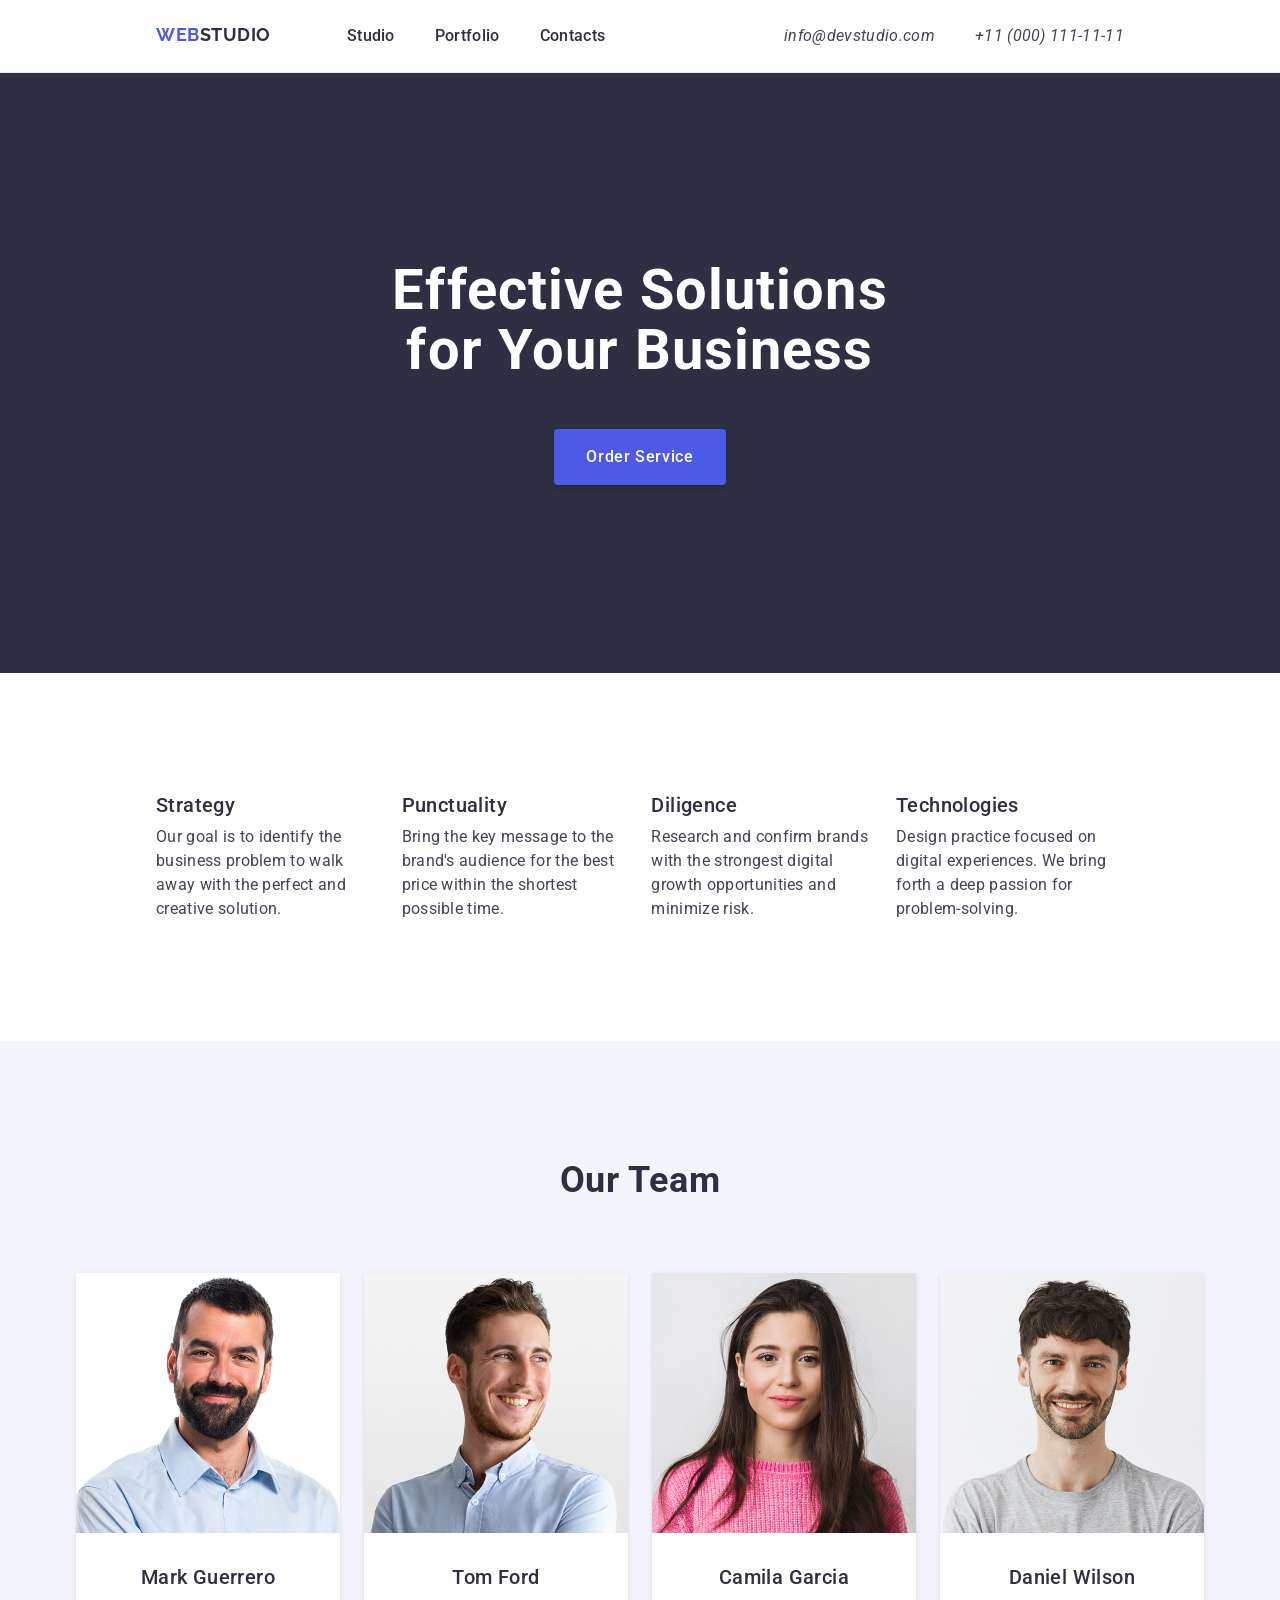
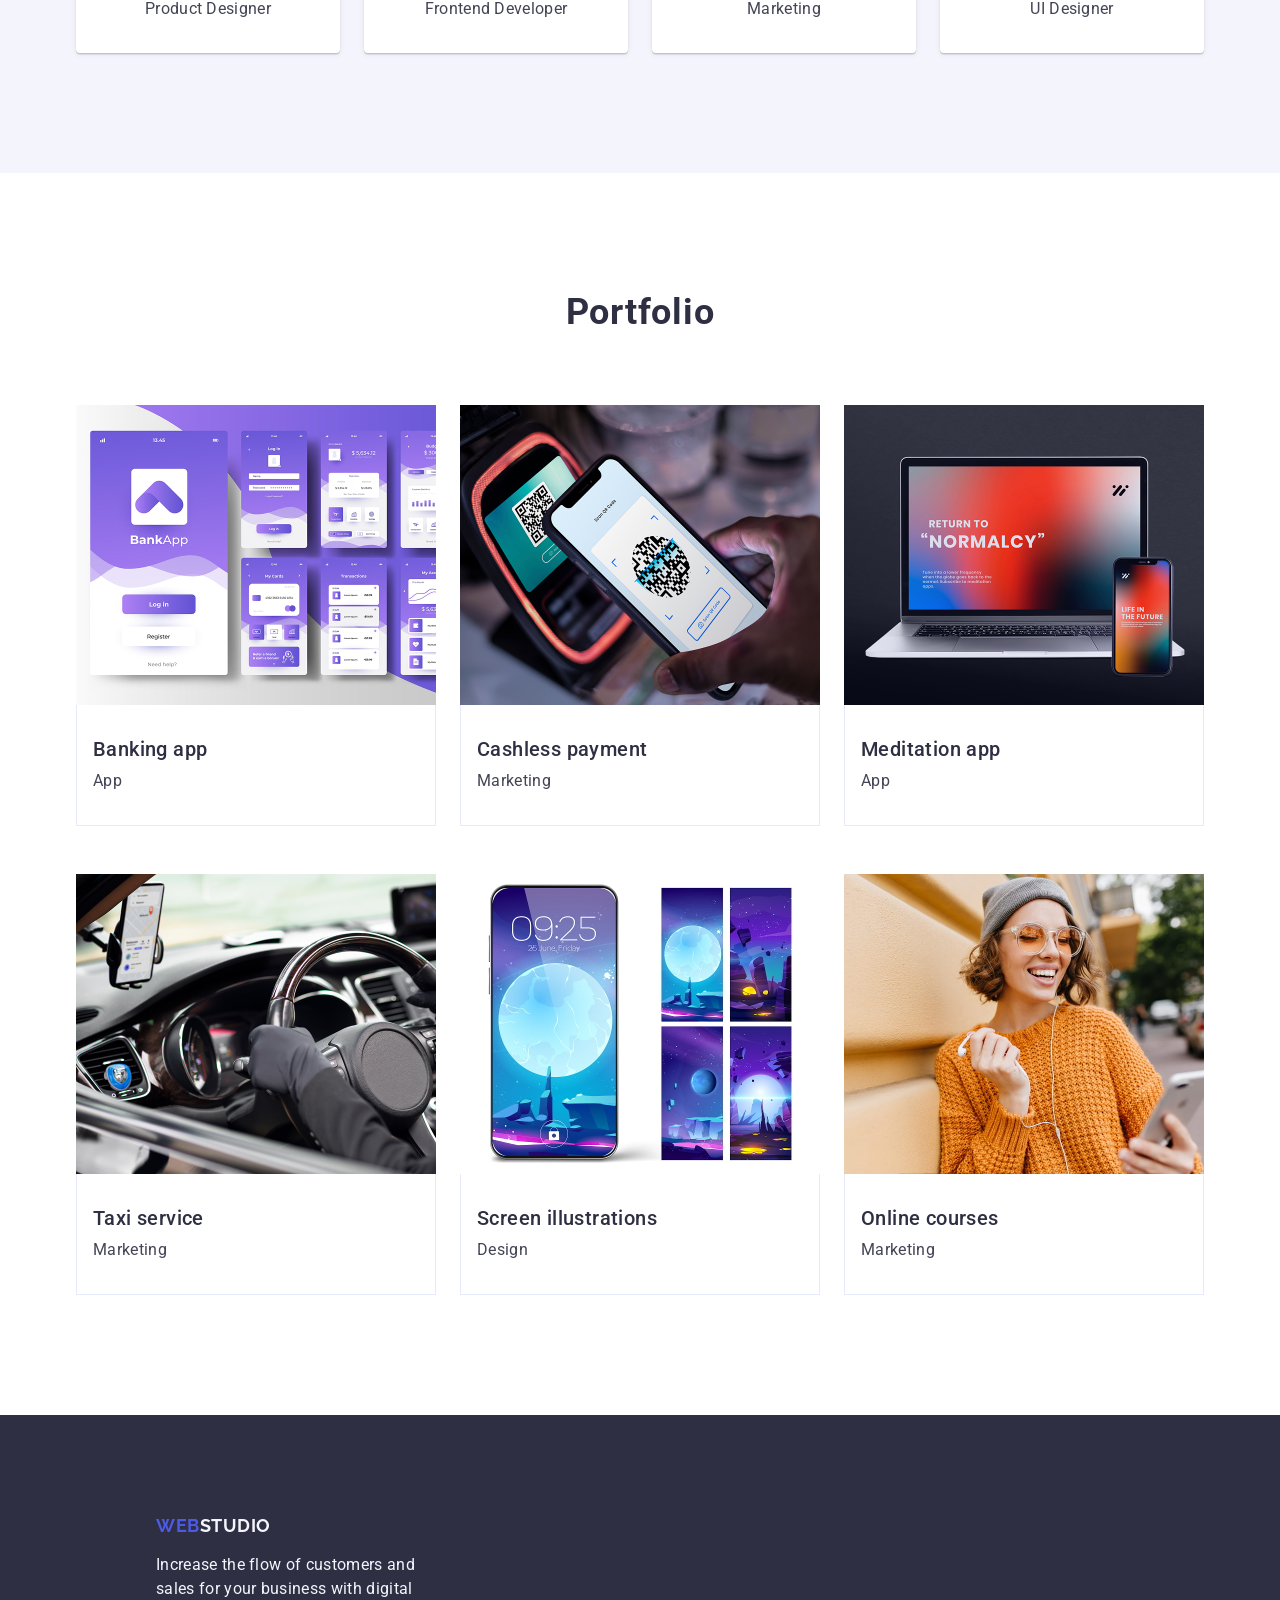
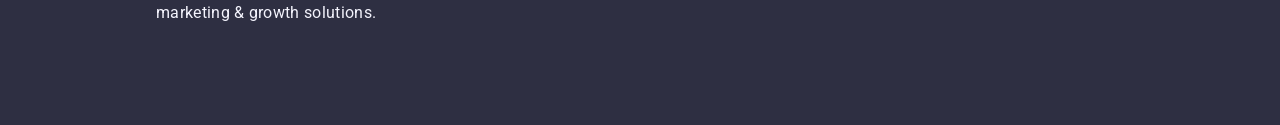
==== index.html @ 9645f44d "Prettier" ====
<!DOCTYPE html>
<html lang="en">
	<head>
		<meta charset="UTF-8" />
		<meta name="viewport" content="width=device-width, initial-scale=1.0" />
		<title>WebStudio</title>
		<link rel="stylesheet" href="https://cdnjs.cloudflare.com/ajax/libs/modern-normalize/3.0.1/modern-normalize.css" />
		<link rel="preconnect" href="https://fonts.googleapis.com" />
		<link rel="preconnect" href="https://fonts.gstatic.com" crossorigin />
		<link
			href="https://fonts.googleapis.com/css2?family=Raleway:wght@700&family=Roboto:wdth,wght@75..100,100..900&display=swap"
			rel="stylesheet"
		/>
		<link rel="stylesheet" href="./css/styles.css" />
	</head>
	<body>
		<!--Header-->
		<header class="header">
			<nav class="header-nav">
				<a class="logo header-logo" href="./index.html"><span class="logo-accent">Web</span>Studio</a>
				<ul class="header-nav-list">
					<li>
						<a class="header-nav-link" href="">Studio</a>
					</li>
					<li>
						<a class="header-nav-link" href="">Portfolio</a>
					</li>
					<li>
						<a class="header-nav-link" href="">Contacts</a>
					</li>
				</ul>
			</nav>
			<address class="header-address">
				<ul class="header-address-list">
					<li class="header-address-list-item">
						<a class="contacts-link" href="mailto:info@devstudio.com">info@devstudio.com</a>
					</li>
					<li class="header-address-list-item">
						<a class="contacts-link" href="tel:+110001111111">+11 (000) 111-11-11</a>
					</li>
				</ul>
			</address>
		</header>
		<main>
			<!--Hero-->
			<section class="hero">
				<h1 class="main-title">Effective Solutions for Your Business</h1>
				<button class="hero-button" type="button">Order Service</button>
			</section>
			<!--Features-->
			<section class="features">
				<h2 class="visually-hidden">Features</h2>
				<ul class="features-list">
					<li>
						<h3 class="features-list-item-header">Strategy</h3>
						<p class="features-list-item-text">
							Our goal is to identify the business problem to walk away with the perfect and creative solution.
						</p>
					</li>
					<li>
						<h3 class="features-list-item-header">Punctuality</h3>
						<p class="features-list-item-text">
							Bring the key message to the brand's audience for the best price within the shortest possible time.
						</p>
					</li>
					<li>
						<h3 class="features-list-item-header">Diligence</h3>
						<p class="features-list-item-text">
							Research and confirm brands with the strongest digital growth opportunities and minimize risk.
						</p>
					</li>
					<li>
						<h3 class="features-list-item-header">Technologies</h3>
						<p class="features-list-item-text">
							Design practice focused on digital experiences. We bring forth a deep passion for problem-solving.
						</p>
					</li>
				</ul>
			</section>
			<!--Team-->
			<section class="team">
				<h2 class="section-header team-header">Our Team</h2>
				<ul class="team-list">
					<li class="team-card">
						<img src="./images/team1.jpg" alt="Mark Guerrero" width="264" />
						<div class="team-card-bottom-container">
							<h3 class="team-card-header">Mark Guerrero</h3>
							<p class="team-card-text" lang="en">Product Designer</p>
						</div>
					</li>
					<li class="team-card">
						<img src="./images/team2.jpg" alt="Tom Ford" width="264" />
						<div class="team-card-bottom-container">
							<h3 class="team-card-header">Tom Ford</h3>
							<p class="team-card-text" lang="en">Frontend Developer</p>
						</div>
					</li>
					<li class="team-card">
						<img src="./images/team3.jpg" alt="Camila Garcia" width="264" />
						<div class="team-card-bottom-container">
							<h3 class="team-card-header">Camila Garcia</h3>
							<p class="team-card-text" lang="en">Marketing</p>
						</div>
					</li>
					<li class="team-card">
						<img src="./images/team4.jpg" alt="Daniel Wilson" width="264" />
						<div class="team-card-bottom-container">
							<h3 class="team-card-header">Daniel Wilson</h3>
							<p class="team-card-text" lang="en">UI Designer</p>
						</div>
					</li>
				</ul>
			</section>
			<!--Portfolio-->
			<section class="portfolio">
				<h2 class="section-header portfolio-header">Portfolio</h2>
				<ul class="portfolio-list">
					<li class="portfolio-item">
						<img src="./images/portfolio1.jpg" alt="Banking app" width="360" />
						<div class="portfolio-description-container">
							<h3 class="portfolio-item-header">Banking app</h3>
							<p class="portfolio-item-text">App</p>
						</div>
					</li>
					<li class="portfolio-item">
						<img src="./images/portfolio2.jpg" alt="Cashless payment" width="360" />
						<div class="portfolio-description-container">
							<h3 class="portfolio-item-header">Cashless payment</h3>
							<p class="portfolio-item-text">Marketing</p>
						</div>
					</li>
					<li class="portfolio-item">
						<img src="./images/portfolio3.jpg" alt="Meditation app" width="360" />
						<div class="portfolio-description-container">
							<h3 class="portfolio-item-header">Meditation app</h3>
							<p class="portfolio-item-text">App</p>
						</div>
					</li>
					<li class="portfolio-item">
						<img src="./images/portfolio4.jpg" alt="Taxi service" width="360" />
						<div class="portfolio-description-container">
							<h3 class="portfolio-item-header">Taxi service</h3>
							<p class="portfolio-item-text">Marketing</p>
						</div>
					</li>
					<li class="portfolio-item">
						<img src="./images/portfolio5.jpg" alt="Screen illustrations" width="360" />
						<div class="portfolio-description-container">
							<h3 class="portfolio-item-header">Screen illustrations</h3>
							<p class="portfolio-item-text">Design</p>
						</div>
					</li>
					<li class="portfolio-item">
						<img src="./images/portfolio6.jpg" alt="Online courses" width="360" />
						<div class="portfolio-description-container">
							<h3 class="portfolio-item-header">Online courses</h3>
							<p class="portfolio-item-text">Marketing</p>
						</div>
					</li>
				</ul>
			</section>
		</main>
		<!--Footer-->
		<footer class="footer">
			<a class="logo footer-logo" href="./index.html"><span class="logo-accent">Web</span>Studio</a>
			<p class="footer-text">
				Increase the flow of customers and sales for your business with digital marketing & growth solutions.
			</p>
		</footer>
	</body>
</html>
---- css/styles.css ----
:root {
	--white-color: #fff;
	--iris: #4d5ae5;
	--navy-blue: #2e2f42;
	--slate: #434455;
	--cloud: #f4f4fd;
	--cornflower: #e7e9fc;
	--ocean: #404bbf;
}

body {
	font-family: "Roboto", "Segoe UI", "Helvetica Neue", "Arial", sans-serif;
	color: var(--navy-blue);
	background-color: var(--white-color);
}

ul,
ol {
	list-style-type: none;
	margin: 0px;
	padding: 0px;
}

h1,
h2,
h3,
h4,
h5,
h6,
p,
img {
	padding: 0px;
	margin: 0px;
}

img {
	display: block;
}

a {
	text-decoration: none;
}

.section-header {
	font-weight: 700;
	font-size: 36px;
	line-height: 1.11;
	letter-spacing: 0.02em;
	text-align: center;
	text-transform: capitalize;
}

header {
	font-size: 16px;
	line-height: 1.5;
	letter-spacing: 0.32px;
	padding: 24px 156px;
	display: flex;
	justify-content: space-between;
	border-bottom: 1px solid var(--cornflower);
}

.header-nav {
	display: flex;
}

.logo {
	font-family: "Raleway", sans-serif;
	font-weight: 700;
	font-size: 18px;
	line-height: 1.17;
	letter-spacing: 0.03em;
	text-transform: uppercase;
	display: flex;
}

.logo.header-logo {
	color: var(--navy-blue);
	margin-right: 76px;
}

.logo-accent {
	color: var(--iris);
}

.header-nav-list {
	display: flex;
	gap: 40px;
}

.header-nav-link {
	font-weight: 500;
	color: var(--navy-blue);
}

.header-address-list {
	display: flex;
	gap: 40px;
}

.contacts-link {
	color: var(--slate);
}

.header-nav-link:hover,
.header-nav-link:focus,
.contacts-link:hover,
.contacts-link:focus {
	color: var(--ocean);
}

.hero {
	background: var(--navy-blue);
	padding: 188px 472px;
	display: flex;
	flex-direction: column;
	align-items: center;
}

.main-title {
	font-weight: 700;
	font-size: 56px;
	line-height: 1.07;
	letter-spacing: 0.02em;
	color: var(--white-color);
	text-align: center;
	margin-bottom: 48px;
	width: 496px;
}

.hero-button {
	font-family: inherit;
	background: var(--iris);
	font-weight: 500;
	line-height: 1.5;
	color: var(--white-color);
	letter-spacing: 0.04em;
	cursor: pointer;
	border: none;
	border-radius: 4px;
	padding: 16px 32px;
	margin: 0 auto;
	box-shadow: 0px 4px 4px 0px rgba(0, 0, 0, 0.15);
}

.hero-button:hover,
.hero-button:focus {
	background: var(--ocean);
}

.features {
	padding: 120px 156px;
}

.visually-hidden {
	height: 0;
	visibility: hidden;
}

.features-list {
	display: flex;
	gap: 24px;
}

.features-list-item-header {
	margin-bottom: 8px;
	font-weight: 500;
	font-size: 20px;
	line-height: 1.2;
	letter-spacing: 0.02em;
}

.features-list-item-text {
	font-size: 16px;
	line-height: 1.5;
	letter-spacing: 0.02em;
	color: var(--slate);
}

.team {
	background-color: var(--cloud);
	padding: 120px 156px;
	display: flex;
	flex-direction: column;
	align-items: center;
}

.team-header {
	margin-bottom: 72px;
}

.team-list {
	display: flex;
	gap: 24px;
}

.team-card {
	background-color: var(--white-color);
	border-radius: 0px 0px 4px 4px;
	box-shadow: 0px 1px 6px 0px rgba(46, 47, 66, 0.08), 0px 1px 1px 0px rgba(46, 47, 66, 0.16),
		0px 2px 1px 0px rgba(46, 47, 66, 0.08);
}

.team-card-bottom-container {
	padding: 32px 0px;
	display: flex;
	flex-direction: column;
	align-items: center;
}

.team-card-header {
	margin-bottom: 8px;
	font-size: 20px;
	font-weight: 500;
	line-height: 1.2;
	letter-spacing: 0.4px;
}

.team-card-text {
	font-size: 16px;
	line-height: 1.5;
	letter-spacing: 0.32px;
	color: var(--slate);
}

.portfolio {
	padding: 120px 156px;
	display: flex;
	flex-direction: column;
	align-items: center;
}

.portfolio-header {
	margin-bottom: 72px;
}

.portfolio-list {
	display: grid;
	grid-template-columns: repeat(3, 1fr);
	grid-template-rows: repeat(2, auto);
	gap: 48px 24px;
	list-style: none;
	padding: 0;
}

.portfolio-item {
	background-color: var(--white-color);
}

.portfolio-description-container {
	padding: 32px 16px;
	display: flex;
	flex-direction: column;
	gap: 8px;
	align-items: start;
	border: 1px solid var(--cornflower);
	border-top: none;
}

.portfolio-item-header {
	font-size: 20px;
	font-weight: 500;
	line-height: 1.2;
	letter-spacing: 0.4px;
}

.portfolio-item-text {
	font-size: 16px;
	line-height: 1.5;
	letter-spacing: 0.32px;
	color: var(--slate);
}

.footer {
	padding: 100px 156px;
	background-color: var(--navy-blue);
}

.footer-logo {
	color: var(--cloud);
	margin-bottom: 17.5px;
}

.footer-text {
	width: 264px;
	color: var(--cloud);
	font-size: 16px;
	line-height: 1.5;
	letter-spacing: 0.32px;
}
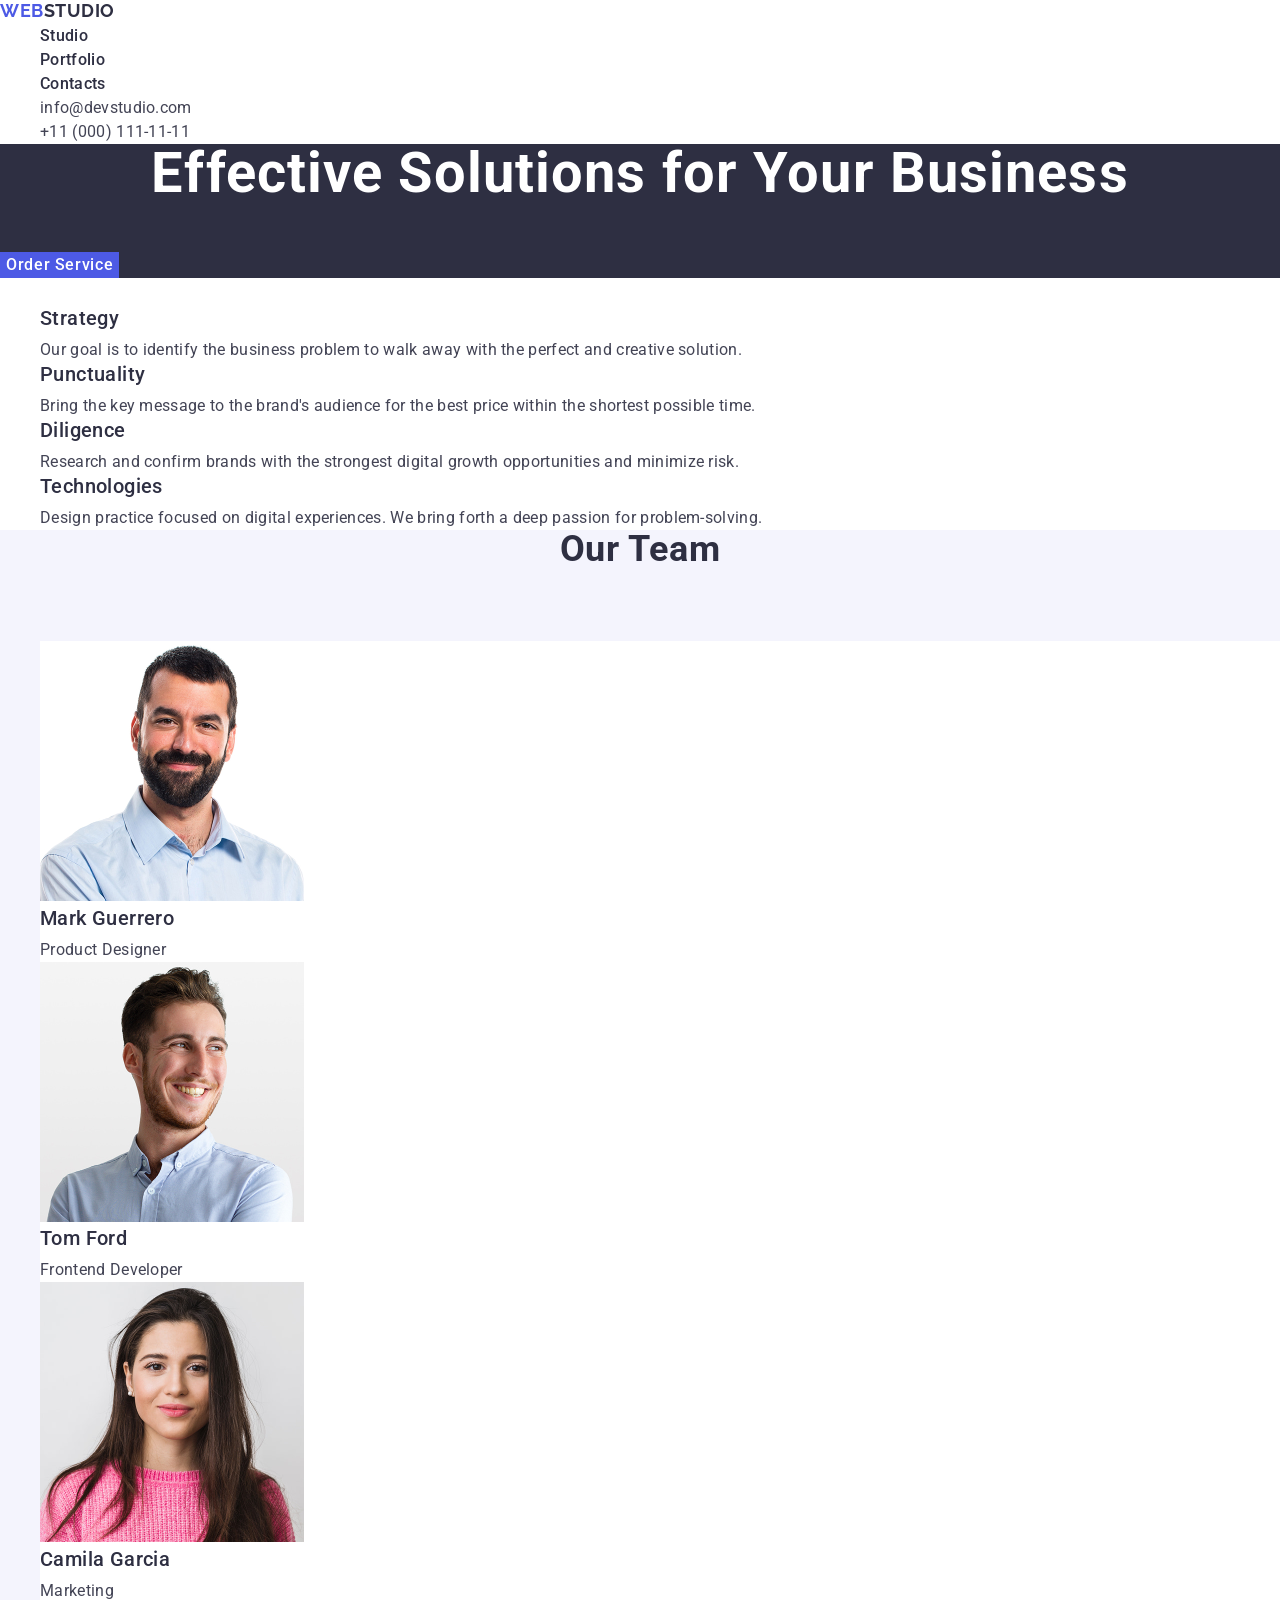
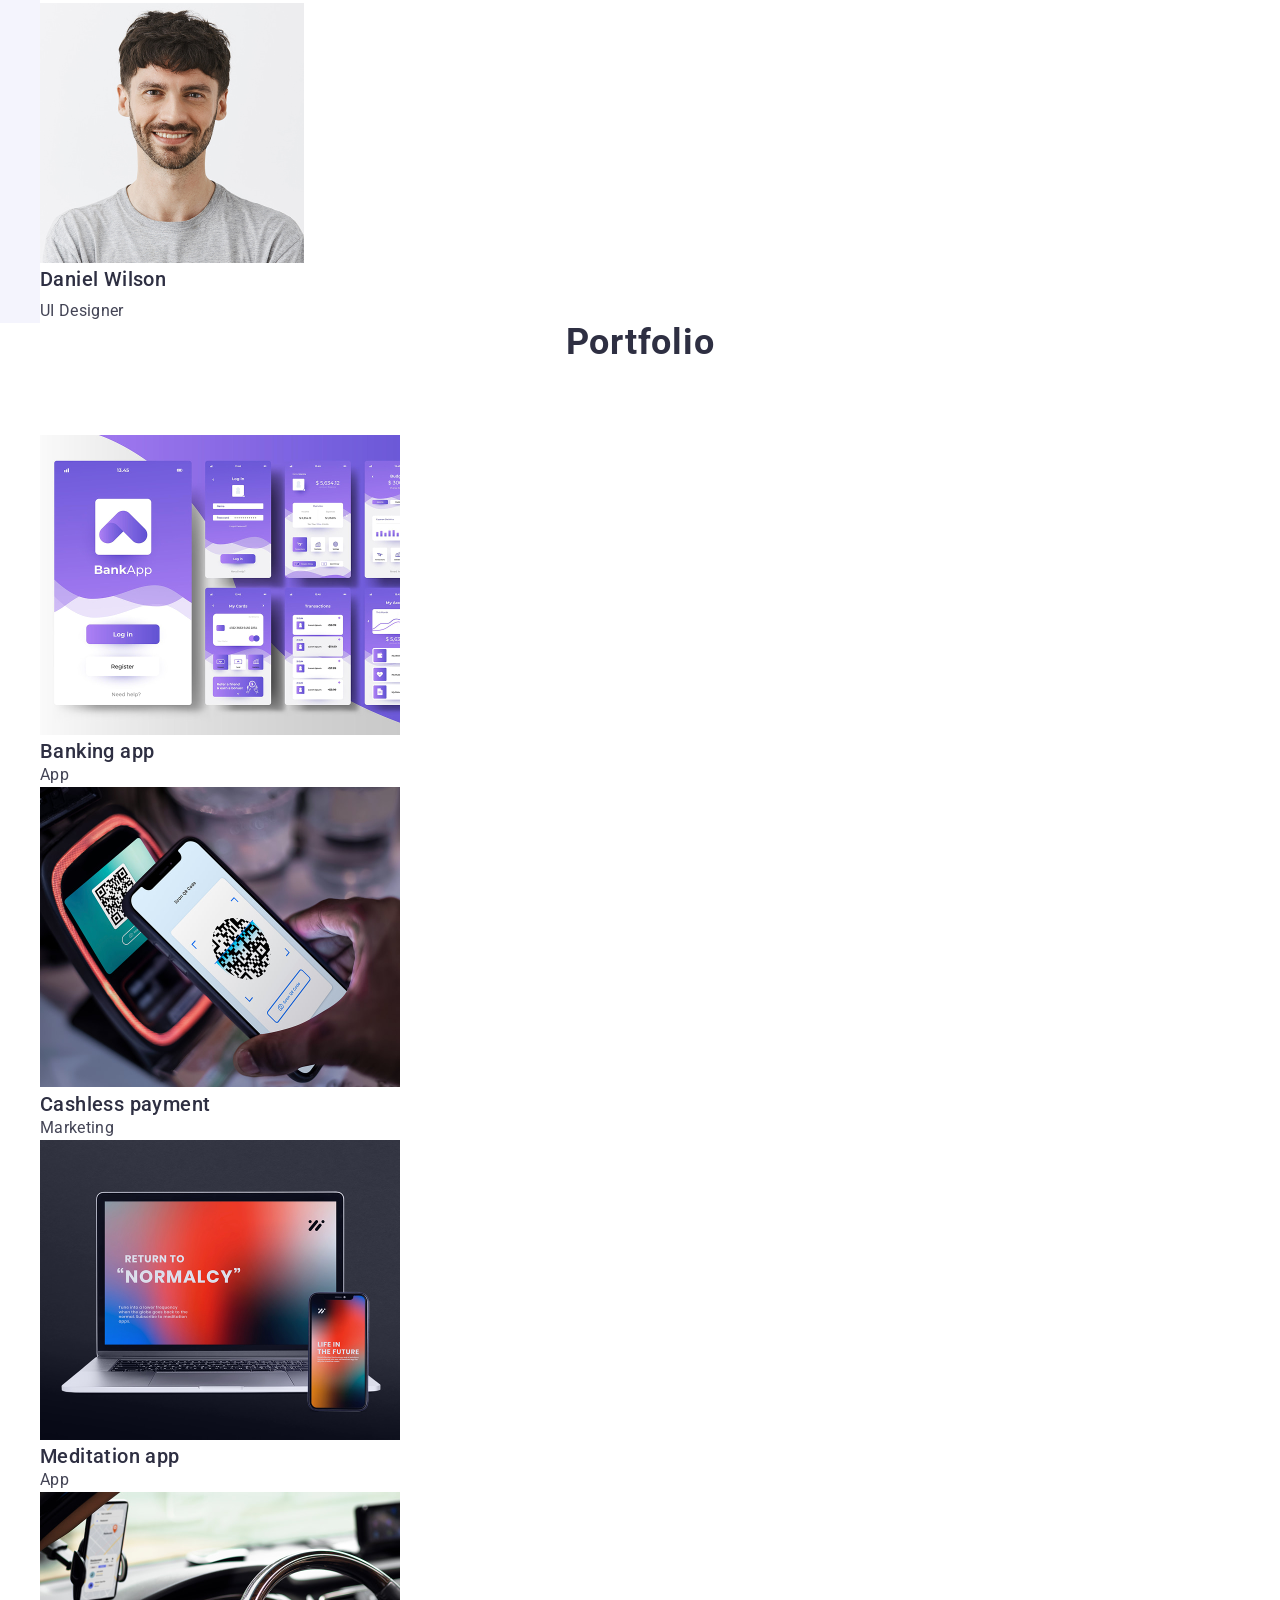
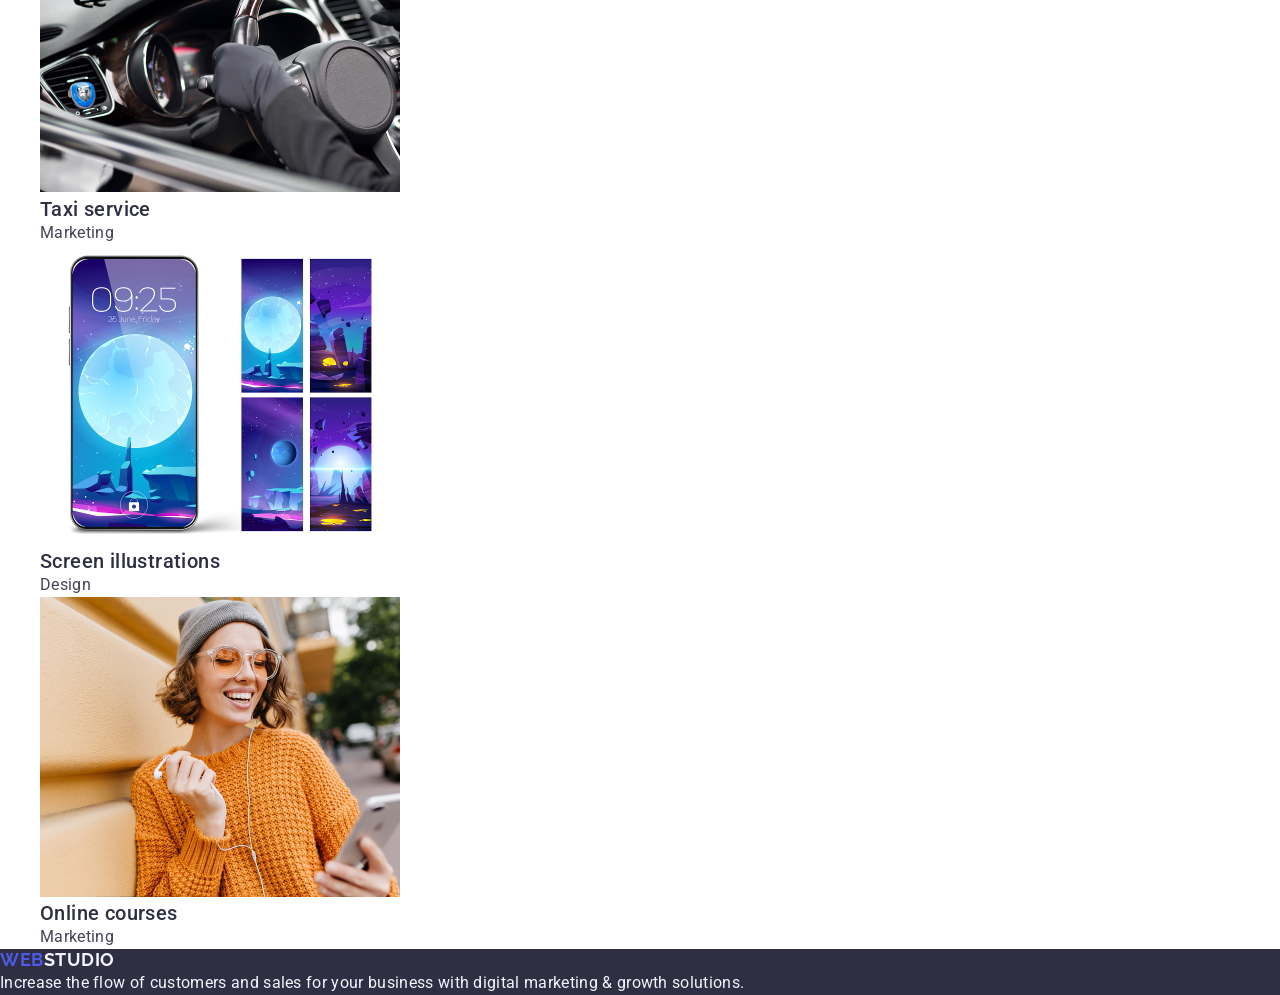
==== commit d914fe76: "UPDATE | as per requirements" ====
--- a/index.html
+++ b/index.html
@@ -17,10 +17,10 @@
 		<!--Header-->
 		<header class="header">
 			<nav class="header-nav">
-				<a class="logo header-logo" href="./index.html"><span class="logo-accent">Web</span>Studio</a>
+				<a class="logo" href="./index.html">Web<span class="header-logo">Studio</span></a>
 				<ul class="header-nav-list">
 					<li>
-						<a class="header-nav-link" href="">Studio</a>
+						<a href="./index.html" class="header-nav-link" href="">Studio</a>
 					</li>
 					<li>
 						<a class="header-nav-link" href="">Portfolio</a>
@@ -83,31 +83,31 @@
 				<ul class="team-list">
 					<li class="team-card">
 						<img src="./images/team1.jpg" alt="Mark Guerrero" width="264" />
-						<div class="team-card-bottom-container">
-							<h3 class="team-card-header">Mark Guerrero</h3>
-							<p class="team-card-text" lang="en">Product Designer</p>
-						</div>
+						<!-- <div class="team-card-bottom-container"> -->
+						<h3 class="team-card-header">Mark Guerrero</h3>
+						<p class="team-card-text" lang="en">Product Designer</p>
+						<!-- </div> -->
 					</li>
 					<li class="team-card">
 						<img src="./images/team2.jpg" alt="Tom Ford" width="264" />
-						<div class="team-card-bottom-container">
-							<h3 class="team-card-header">Tom Ford</h3>
-							<p class="team-card-text" lang="en">Frontend Developer</p>
-						</div>
+						<!-- <div class="team-card-bottom-container"> -->
+						<h3 class="team-card-header">Tom Ford</h3>
+						<p class="team-card-text" lang="en">Frontend Developer</p>
+						<!-- </div> -->
 					</li>
 					<li class="team-card">
 						<img src="./images/team3.jpg" alt="Camila Garcia" width="264" />
-						<div class="team-card-bottom-container">
-							<h3 class="team-card-header">Camila Garcia</h3>
-							<p class="team-card-text" lang="en">Marketing</p>
-						</div>
+						<!-- <div class="team-card-bottom-container"> -->
+						<h3 class="team-card-header">Camila Garcia</h3>
+						<p class="team-card-text" lang="en">Marketing</p>
+						<!-- </div> -->
 					</li>
 					<li class="team-card">
 						<img src="./images/team4.jpg" alt="Daniel Wilson" width="264" />
-						<div class="team-card-bottom-container">
-							<h3 class="team-card-header">Daniel Wilson</h3>
-							<p class="team-card-text" lang="en">UI Designer</p>
-						</div>
+						<!-- <div class="team-card-bottom-container"> -->
+						<h3 class="team-card-header">Daniel Wilson</h3>
+						<p class="team-card-text" lang="en">UI Designer</p>
+						<!-- </div> -->
 					</li>
 				</ul>
 			</section>
@@ -117,52 +117,52 @@
 				<ul class="portfolio-list">
 					<li class="portfolio-item">
 						<img src="./images/portfolio1.jpg" alt="Banking app" width="360" />
-						<div class="portfolio-description-container">
-							<h3 class="portfolio-item-header">Banking app</h3>
-							<p class="portfolio-item-text">App</p>
-						</div>
+						<!-- <div class="portfolio-description-container"> -->
+						<h3 class="portfolio-item-header">Banking app</h3>
+						<p class="portfolio-item-text">App</p>
+						<!-- </div> -->
 					</li>
 					<li class="portfolio-item">
 						<img src="./images/portfolio2.jpg" alt="Cashless payment" width="360" />
-						<div class="portfolio-description-container">
-							<h3 class="portfolio-item-header">Cashless payment</h3>
-							<p class="portfolio-item-text">Marketing</p>
-						</div>
+						<!-- <div class="portfolio-description-container"> -->
+						<h3 class="portfolio-item-header">Cashless payment</h3>
+						<p class="portfolio-item-text">Marketing</p>
+						<!-- </div> -->
 					</li>
 					<li class="portfolio-item">
 						<img src="./images/portfolio3.jpg" alt="Meditation app" width="360" />
-						<div class="portfolio-description-container">
-							<h3 class="portfolio-item-header">Meditation app</h3>
-							<p class="portfolio-item-text">App</p>
-						</div>
+						<!-- <div class="portfolio-description-container"> -->
+						<h3 class="portfolio-item-header">Meditation app</h3>
+						<p class="portfolio-item-text">App</p>
+						<!-- </div> -->
 					</li>
 					<li class="portfolio-item">
 						<img src="./images/portfolio4.jpg" alt="Taxi service" width="360" />
-						<div class="portfolio-description-container">
-							<h3 class="portfolio-item-header">Taxi service</h3>
-							<p class="portfolio-item-text">Marketing</p>
-						</div>
+						<!-- <div class="portfolio-description-container"> -->
+						<h3 class="portfolio-item-header">Taxi service</h3>
+						<p class="portfolio-item-text">Marketing</p>
+						<!-- </div> -->
 					</li>
 					<li class="portfolio-item">
 						<img src="./images/portfolio5.jpg" alt="Screen illustrations" width="360" />
-						<div class="portfolio-description-container">
-							<h3 class="portfolio-item-header">Screen illustrations</h3>
-							<p class="portfolio-item-text">Design</p>
-						</div>
+						<!-- <div class="portfolio-description-container"> -->
+						<h3 class="portfolio-item-header">Screen illustrations</h3>
+						<p class="portfolio-item-text">Design</p>
+						<!-- </div> -->
 					</li>
 					<li class="portfolio-item">
 						<img src="./images/portfolio6.jpg" alt="Online courses" width="360" />
-						<div class="portfolio-description-container">
-							<h3 class="portfolio-item-header">Online courses</h3>
-							<p class="portfolio-item-text">Marketing</p>
-						</div>
+						<!-- <div class="portfolio-description-container"> -->
+						<h3 class="portfolio-item-header">Online courses</h3>
+						<p class="portfolio-item-text">Marketing</p>
+						<!-- </div> -->
 					</li>
 				</ul>
 			</section>
 		</main>
 		<!--Footer-->
 		<footer class="footer">
-			<a class="logo footer-logo" href="./index.html"><span class="logo-accent">Web</span>Studio</a>
+			<a class="logo" href="./index.html">Web<span class="footer-logo">Studio</span></a>
 			<p class="footer-text">
 				Increase the flow of customers and sales for your business with digital marketing & growth solutions.
 			</p>
--- a/css/styles.css
+++ b/css/styles.css
@@ -9,8 +9,8 @@
 }
 
 body {
-	font-family: "Roboto", "Segoe UI", "Helvetica Neue", "Arial", sans-serif;
-	color: var(--navy-blue);
+	font-family: "Roboto", sans-serif;
+	color: var(--slate);
 	background-color: var(--white-color);
 }
 
@@ -18,7 +18,7 @@
 ol {
 	list-style-type: none;
 	margin: 0px;
-	padding: 0px;
+	/* padding: 0px; */
 }
 
 h1,
@@ -29,19 +29,20 @@
 h6,
 p,
 img {
-	padding: 0px;
+	/* padding: 0px; */
 	margin: 0px;
 }
 
-img {
+/* img {
 	display: block;
-}
+} */
 
 a {
 	text-decoration: none;
 }
 
 .section-header {
+	color: var(--navy-blue);
 	font-weight: 700;
 	font-size: 36px;
 	line-height: 1.11;
@@ -54,15 +55,15 @@
 	font-size: 16px;
 	line-height: 1.5;
 	letter-spacing: 0.32px;
-	padding: 24px 156px;
+	/* padding: 24px 156px; */
+	/* display: flex; */
+	justify-content: space-between;
+	/* border-bottom: 1px solid var(--cornflower); */
+}
+
+/* .header-nav {
 	display: flex;
-	justify-content: space-between;
-	border-bottom: 1px solid var(--cornflower);
-}
-
-.header-nav {
-	display: flex;
-}
+} */
 
 .logo {
 	font-family: "Raleway", sans-serif;
@@ -71,32 +72,33 @@
 	line-height: 1.17;
 	letter-spacing: 0.03em;
 	text-transform: uppercase;
-	display: flex;
-}
-
-.logo.header-logo {
-	color: var(--navy-blue);
+	color: var(--iris);
 	margin-right: 76px;
-}
-
-.logo-accent {
-	color: var(--iris);
-}
-
-.header-nav-list {
-	display: flex;
-	gap: 40px;
-}
+	/* display: flex; */
+}
+
+.logo .header-logo {
+	color: var(--navy-blue);
+}
+
+/* .header-nav-list { */
+/* display: flex; */
+/* gap: 40px; */
+/* } */
 
 .header-nav-link {
 	font-weight: 500;
 	color: var(--navy-blue);
 }
 
-.header-address-list {
-	display: flex;
-	gap: 40px;
-}
+.header-address {
+	font-style: normal;
+}
+
+/* .header-address-list { */
+/* display: flex; */
+/* gap: 40px; */
+/* } */
 
 .contacts-link {
 	color: var(--slate);
@@ -111,10 +113,10 @@
 
 .hero {
 	background: var(--navy-blue);
-	padding: 188px 472px;
-	display: flex;
-	flex-direction: column;
-	align-items: center;
+	/* padding: 188px 472px; */
+	/* display: flex; */
+	/* flex-direction: column; */
+	/* align-items: center; */
 }
 
 .main-title {
@@ -125,11 +127,11 @@
 	color: var(--white-color);
 	text-align: center;
 	margin-bottom: 48px;
-	width: 496px;
+	/* width: 496px; */
 }
 
 .hero-button {
-	font-family: inherit;
+	font-family: "Roboto", sans-serif;
 	background: var(--iris);
 	font-weight: 500;
 	line-height: 1.5;
@@ -137,10 +139,10 @@
 	letter-spacing: 0.04em;
 	cursor: pointer;
 	border: none;
-	border-radius: 4px;
-	padding: 16px 32px;
+	/* border-radius: 4px; */
+	/* padding: 16px 32px; */
 	margin: 0 auto;
-	box-shadow: 0px 4px 4px 0px rgba(0, 0, 0, 0.15);
+	/* box-shadow: 0px 4px 4px 0px rgba(0, 0, 0, 0.15); */
 }
 
 .hero-button:hover,
@@ -148,21 +150,22 @@
 	background: var(--ocean);
 }
 
-.features {
+/* .features {
 	padding: 120px 156px;
-}
+} */
 
 .visually-hidden {
-	height: 0;
+	/* height: 0; */
 	visibility: hidden;
 }
 
-.features-list {
-	display: flex;
-	gap: 24px;
-}
+/* .features-list { */
+/* display: flex; */
+/* gap: 24px; */
+/* } */
 
 .features-list-item-header {
+	color: var(--navy-blue);
 	margin-bottom: 8px;
 	font-weight: 500;
 	font-size: 20px;
@@ -179,68 +182,69 @@
 
 .team {
 	background-color: var(--cloud);
-	padding: 120px 156px;
-	display: flex;
-	flex-direction: column;
-	align-items: center;
+	/* padding: 120px 156px; */
+	/* display: flex; */
+	/* flex-direction: column; */
+	/* align-items: center; */
 }
 
 .team-header {
 	margin-bottom: 72px;
 }
 
-.team-list {
-	display: flex;
-	gap: 24px;
-}
+/* .team-list {
+	display: flex; 
+	 gap: 24px; 
+} */
 
 .team-card {
 	background-color: var(--white-color);
-	border-radius: 0px 0px 4px 4px;
-	box-shadow: 0px 1px 6px 0px rgba(46, 47, 66, 0.08), 0px 1px 1px 0px rgba(46, 47, 66, 0.16),
-		0px 2px 1px 0px rgba(46, 47, 66, 0.08);
-}
-
-.team-card-bottom-container {
-	padding: 32px 0px;
-	display: flex;
-	flex-direction: column;
-	align-items: center;
-}
+	/* border-radius: 0px 0px 4px 4px; */
+	/* box-shadow: 0px 1px 6px 0px rgba(46, 47, 66, 0.08), 0px 1px 1px 0px rgba(46, 47, 66, 0.16),
+		0px 2px 1px 0px rgba(46, 47, 66, 0.08); */
+}
+
+/* .team-card-bottom-container {
+	 padding: 32px 0px; 
+	 display: flex; 
+	 flex-direction: column; 
+	 align-items: center; 
+} */
 
 .team-card-header {
+	color: var(--navy-blue);
 	margin-bottom: 8px;
 	font-size: 20px;
 	font-weight: 500;
 	line-height: 1.2;
-	letter-spacing: 0.4px;
+	letter-spacing: 0.02em;
 }
 
 .team-card-text {
 	font-size: 16px;
 	line-height: 1.5;
-	letter-spacing: 0.32px;
-	color: var(--slate);
-}
-
-.portfolio {
-	padding: 120px 156px;
-	display: flex;
-	flex-direction: column;
-	align-items: center;
-}
+	letter-spacing: 0.02em;
+	color: var(--slate);
+}
+
+/* .portfolio { */
+/* padding: 120px 156px; */
+/* display: flex; */
+/* flex-direction: column; */
+/* align-items: center; */
+/* } */
 
 .portfolio-header {
 	margin-bottom: 72px;
 }
 
 .portfolio-list {
-	display: grid;
+	/* display: grid; */
 	grid-template-columns: repeat(3, 1fr);
 	grid-template-rows: repeat(2, auto);
-	gap: 48px 24px;
+	/* gap: 48px 24px; */
 	list-style: none;
-	padding: 0;
+	/* padding: 0; */
 }
 
 .portfolio-item {
@@ -248,11 +252,11 @@
 }
 
 .portfolio-description-container {
-	padding: 32px 16px;
-	display: flex;
-	flex-direction: column;
-	gap: 8px;
-	align-items: start;
+	/* padding: 32px 16px; */
+	/* display: flex; */
+	/* flex-direction: column; */
+	/* gap: 8px; */
+	/* align-items: start; */
 	border: 1px solid var(--cornflower);
 	border-top: none;
 }
@@ -261,18 +265,19 @@
 	font-size: 20px;
 	font-weight: 500;
 	line-height: 1.2;
-	letter-spacing: 0.4px;
+	letter-spacing: 0.02em;
+	color: var(--navy-blue);
 }
 
 .portfolio-item-text {
 	font-size: 16px;
 	line-height: 1.5;
-	letter-spacing: 0.32px;
+	letter-spacing: 0.02em;
 	color: var(--slate);
 }
 
 .footer {
-	padding: 100px 156px;
+	/* padding: 100px 156px; */
 	background-color: var(--navy-blue);
 }
 
@@ -282,7 +287,7 @@
 }
 
 .footer-text {
-	width: 264px;
+	/* width: 264px; */
 	color: var(--cloud);
 	font-size: 16px;
 	line-height: 1.5;
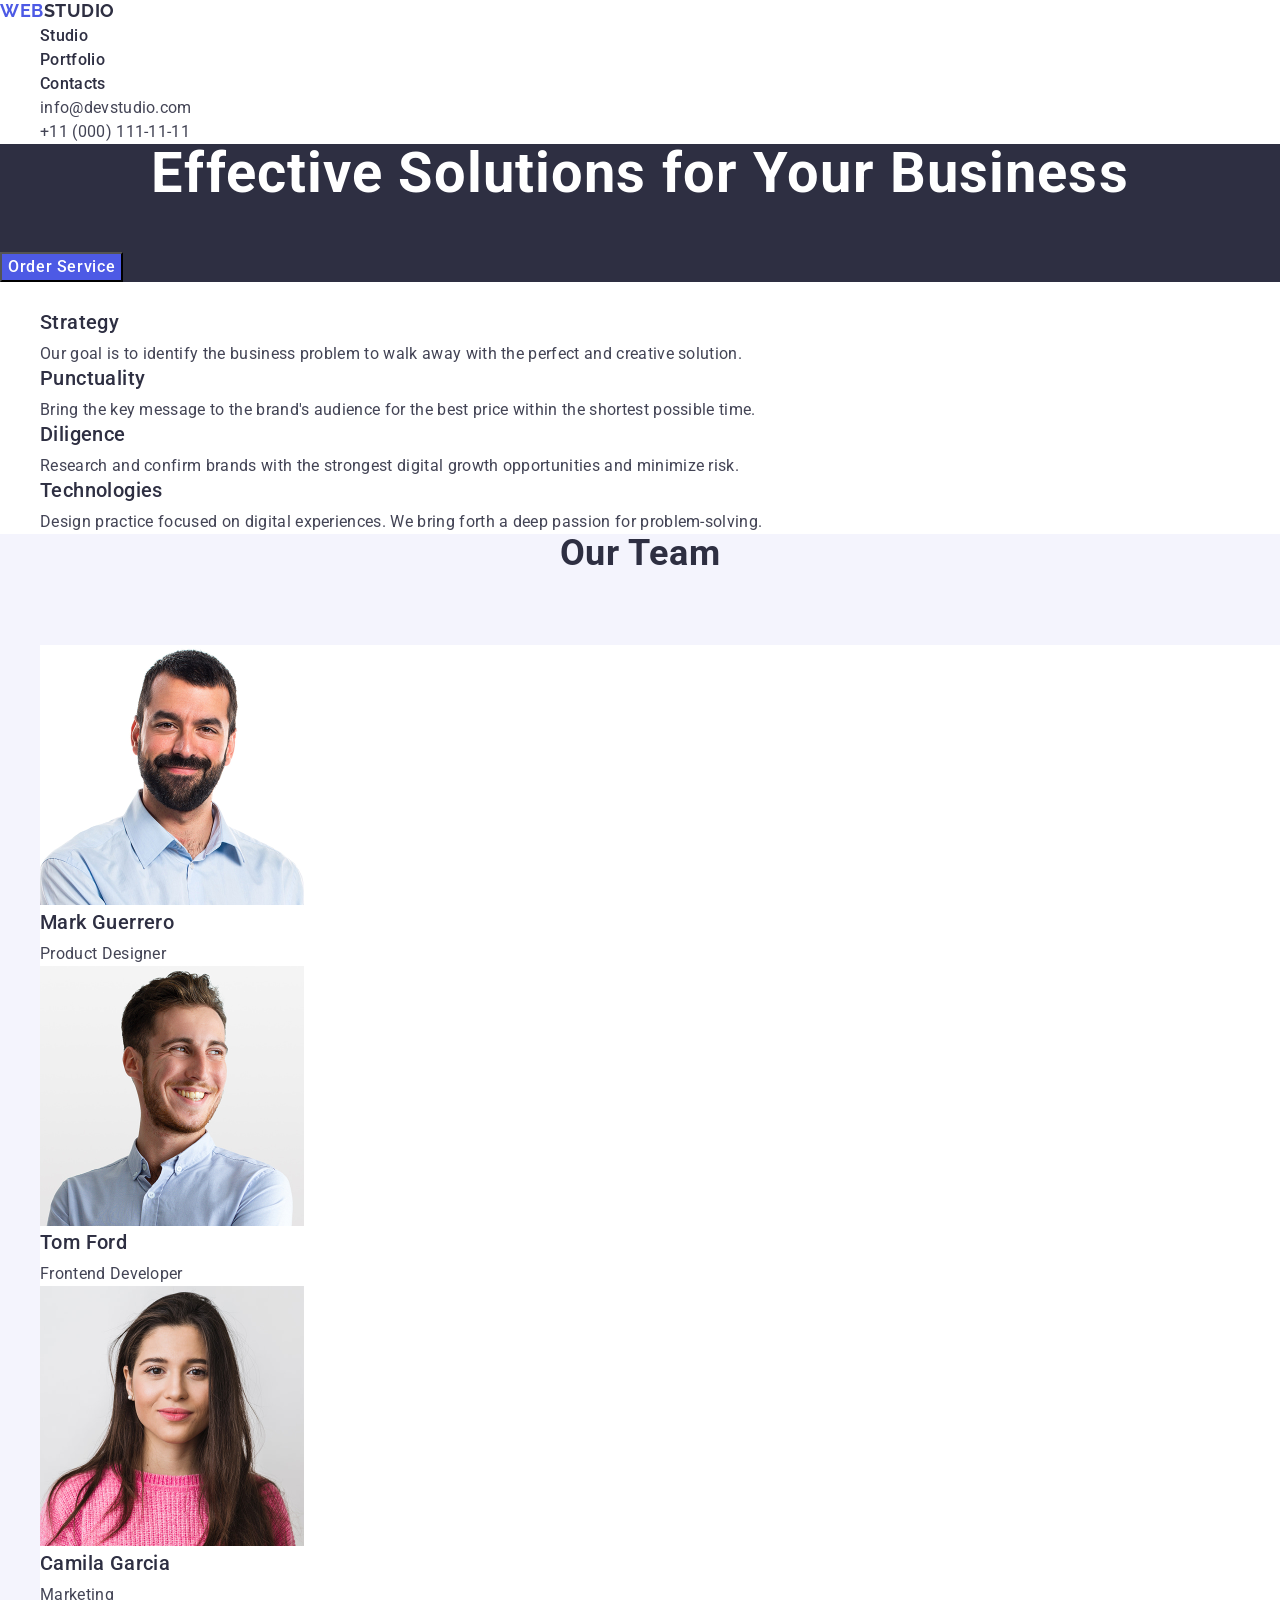
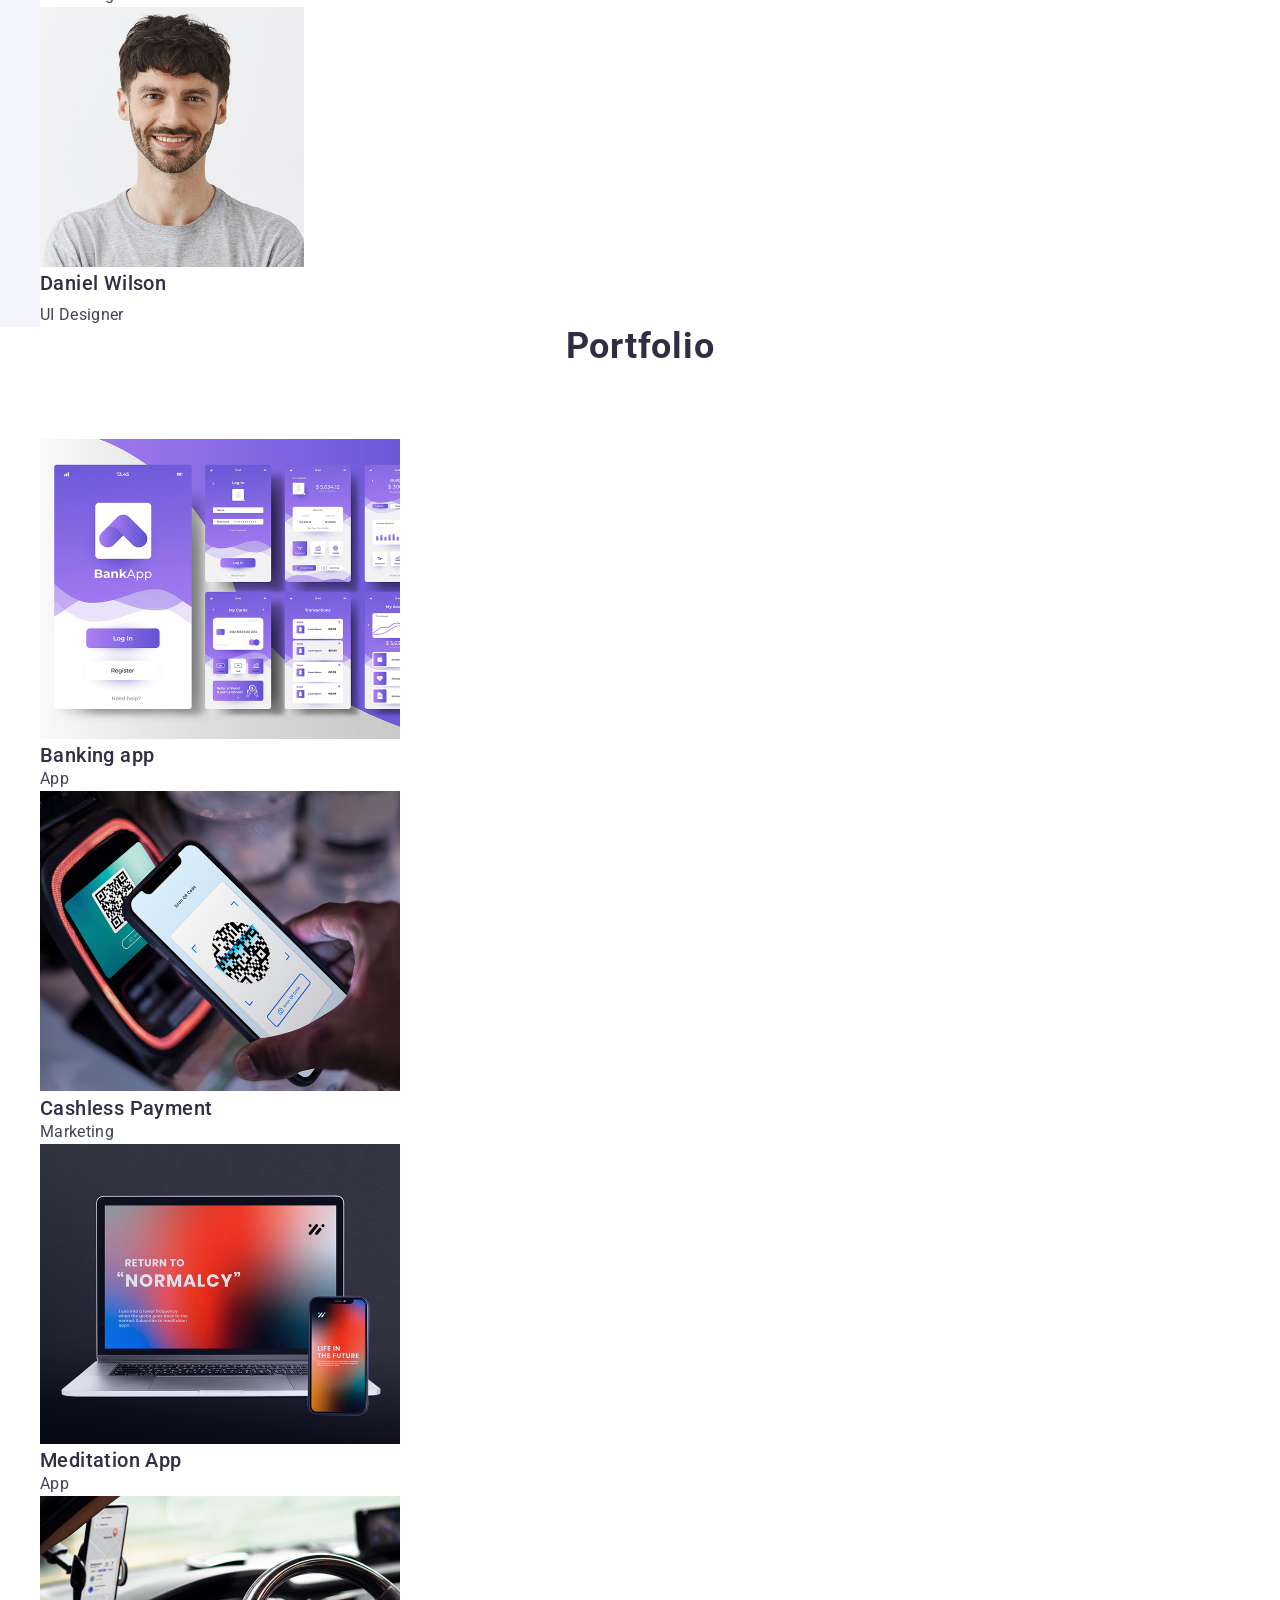
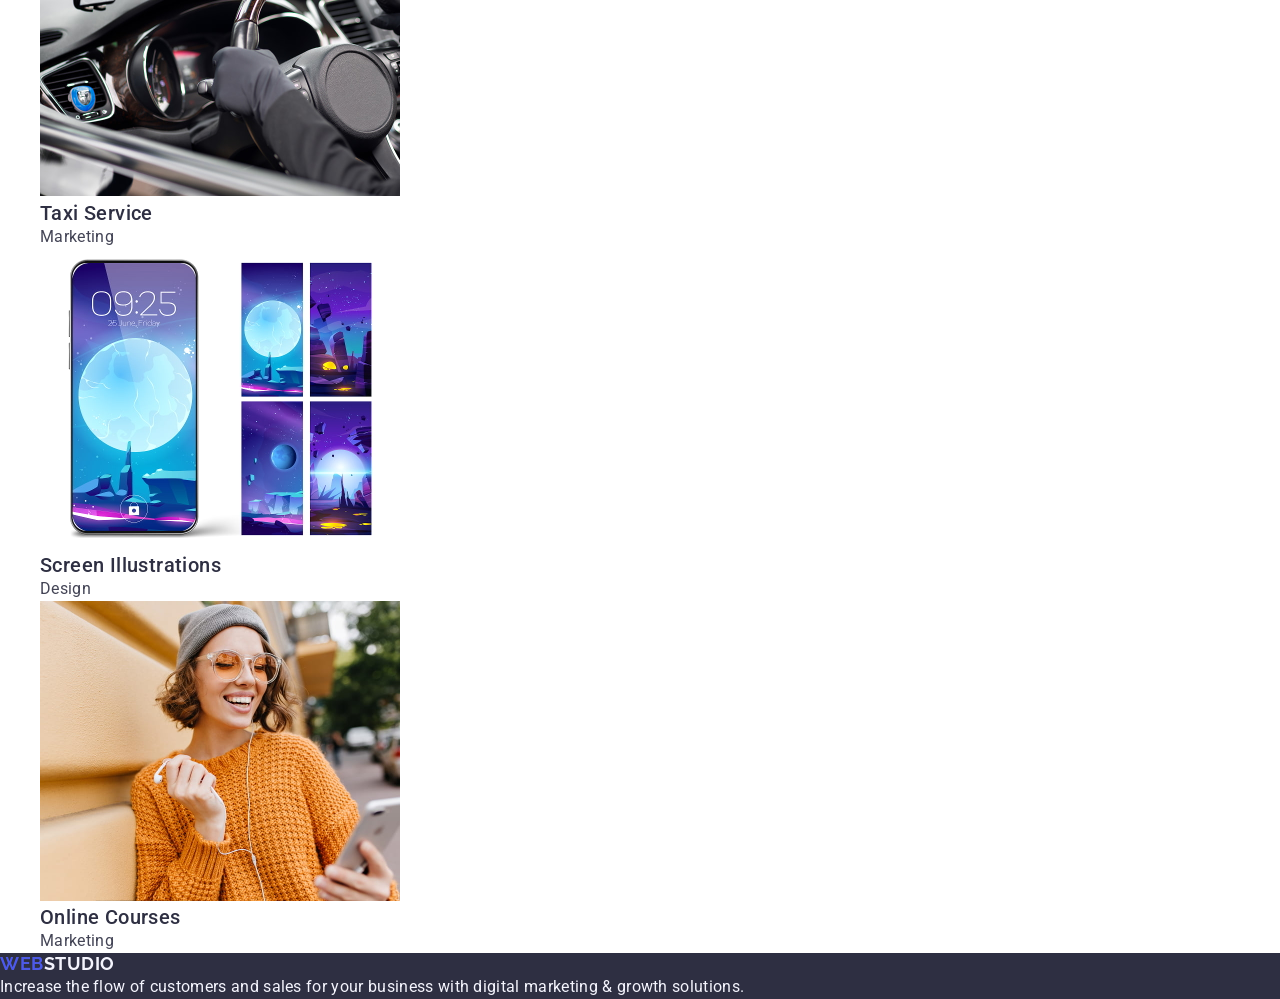
==== commit 24daaa63: "update" ====
--- a/index.html
+++ b/index.html
@@ -20,7 +20,7 @@
 				<a class="logo" href="./index.html">Web<span class="header-logo">Studio</span></a>
 				<ul class="header-nav-list">
 					<li>
-						<a href="./index.html" class="header-nav-link" href="">Studio</a>
+						<a href="./index.html" class="header-nav-link">Studio</a>
 					</li>
 					<li>
 						<a class="header-nav-link" href="">Portfolio</a>
@@ -116,7 +116,7 @@
 				<h2 class="section-header portfolio-header">Portfolio</h2>
 				<ul class="portfolio-list">
 					<li class="portfolio-item">
-						<img src="./images/portfolio1.jpg" alt="Banking app" width="360" />
+						<img src="./images/portfolio1.jpg" alt="Banking App" width="360" />
 						<!-- <div class="portfolio-description-container"> -->
 						<h3 class="portfolio-item-header">Banking app</h3>
 						<p class="portfolio-item-text">App</p>
@@ -125,35 +125,35 @@
 					<li class="portfolio-item">
 						<img src="./images/portfolio2.jpg" alt="Cashless payment" width="360" />
 						<!-- <div class="portfolio-description-container"> -->
-						<h3 class="portfolio-item-header">Cashless payment</h3>
+						<h3 class="portfolio-item-header">Cashless Payment</h3>
 						<p class="portfolio-item-text">Marketing</p>
 						<!-- </div> -->
 					</li>
 					<li class="portfolio-item">
 						<img src="./images/portfolio3.jpg" alt="Meditation app" width="360" />
 						<!-- <div class="portfolio-description-container"> -->
-						<h3 class="portfolio-item-header">Meditation app</h3>
+						<h3 class="portfolio-item-header">Meditation App</h3>
 						<p class="portfolio-item-text">App</p>
 						<!-- </div> -->
 					</li>
 					<li class="portfolio-item">
 						<img src="./images/portfolio4.jpg" alt="Taxi service" width="360" />
 						<!-- <div class="portfolio-description-container"> -->
-						<h3 class="portfolio-item-header">Taxi service</h3>
+						<h3 class="portfolio-item-header">Taxi Service</h3>
 						<p class="portfolio-item-text">Marketing</p>
 						<!-- </div> -->
 					</li>
 					<li class="portfolio-item">
 						<img src="./images/portfolio5.jpg" alt="Screen illustrations" width="360" />
 						<!-- <div class="portfolio-description-container"> -->
-						<h3 class="portfolio-item-header">Screen illustrations</h3>
+						<h3 class="portfolio-item-header">Screen Illustrations</h3>
 						<p class="portfolio-item-text">Design</p>
 						<!-- </div> -->
 					</li>
 					<li class="portfolio-item">
 						<img src="./images/portfolio6.jpg" alt="Online courses" width="360" />
 						<!-- <div class="portfolio-description-container"> -->
-						<h3 class="portfolio-item-header">Online courses</h3>
+						<h3 class="portfolio-item-header">Online Courses</h3>
 						<p class="portfolio-item-text">Marketing</p>
 						<!-- </div> -->
 					</li>
--- a/css/styles.css
+++ b/css/styles.css
@@ -138,7 +138,7 @@
 	color: var(--white-color);
 	letter-spacing: 0.04em;
 	cursor: pointer;
-	border: none;
+	/* border: none; */
 	/* border-radius: 4px; */
 	/* padding: 16px 32px; */
 	margin: 0 auto;
@@ -251,15 +251,15 @@
 	background-color: var(--white-color);
 }
 
-.portfolio-description-container {
+/* .portfolio-description-container { */
 	/* padding: 32px 16px; */
 	/* display: flex; */
 	/* flex-direction: column; */
 	/* gap: 8px; */
 	/* align-items: start; */
-	border: 1px solid var(--cornflower);
-	border-top: none;
-}
+	/* border: 1px solid var(--cornflower); */
+	/* border-top: none; */
+/* } */
 
 .portfolio-item-header {
 	font-size: 20px;
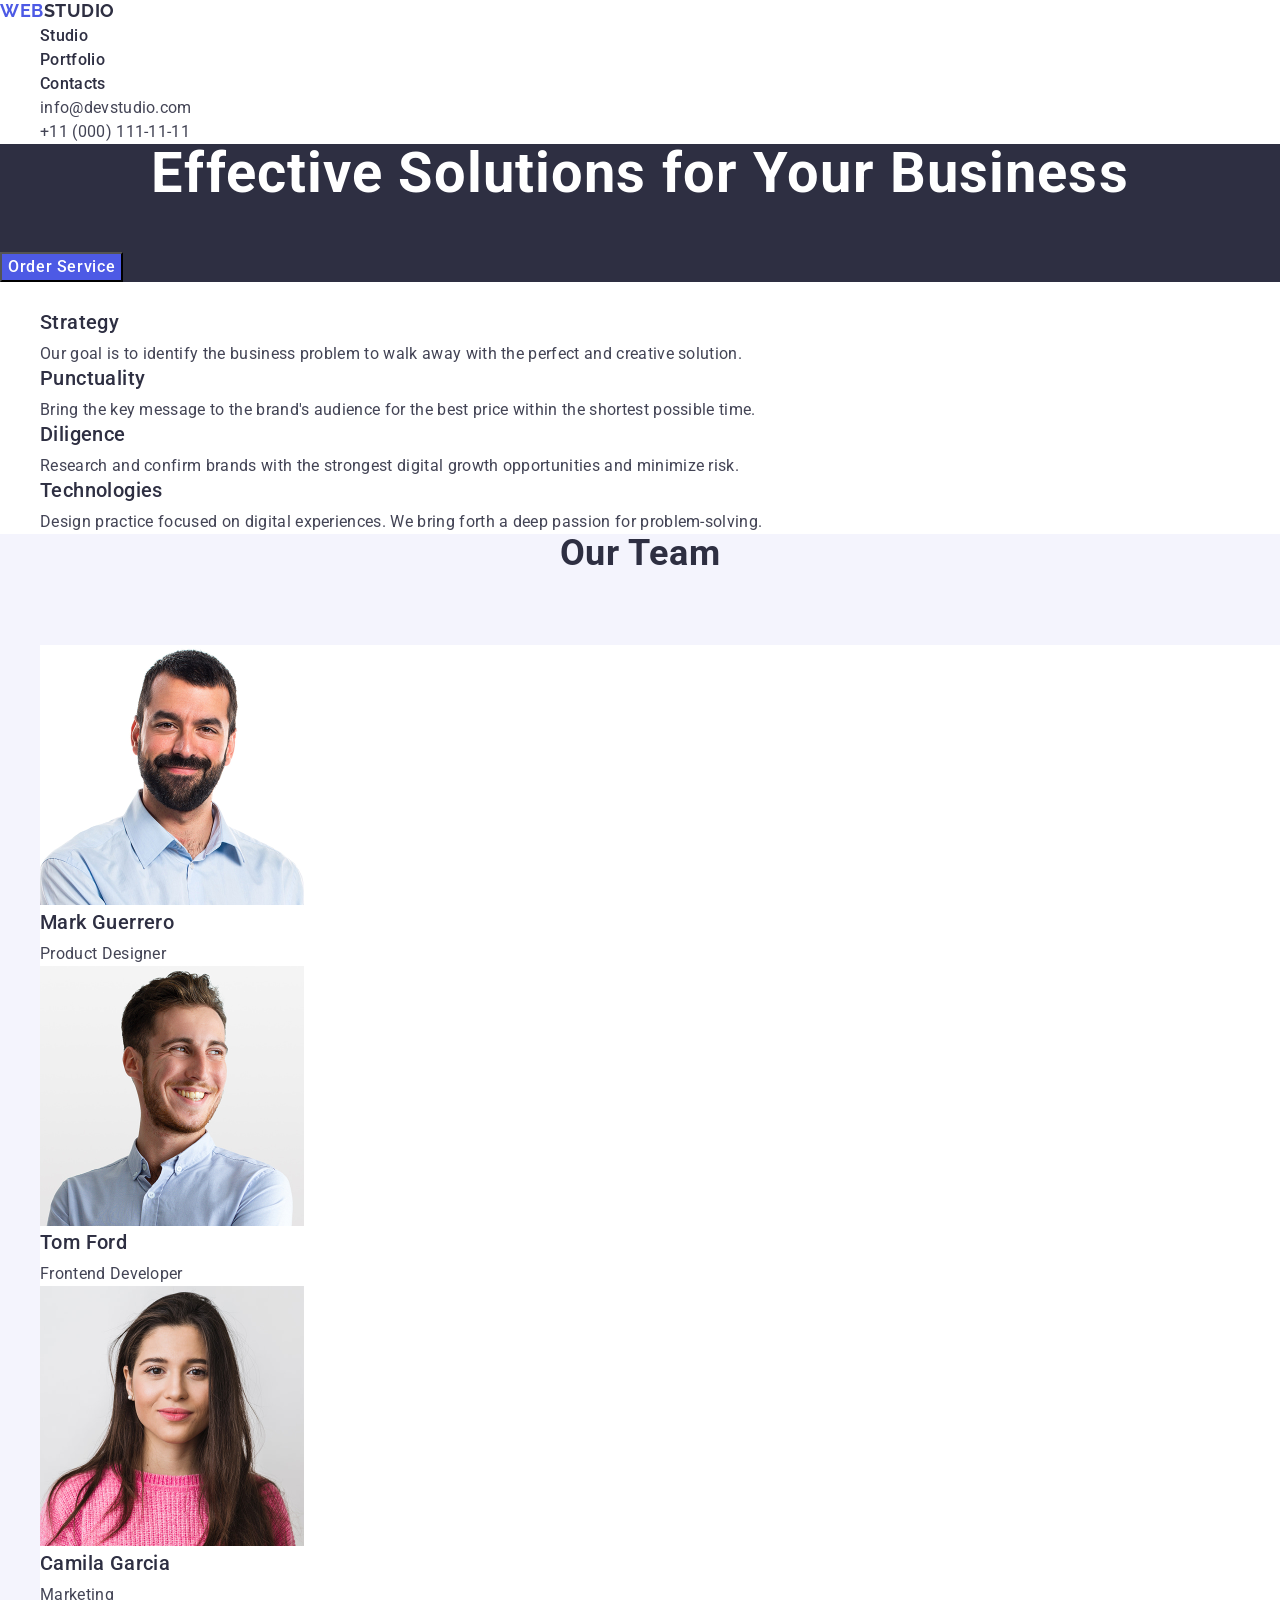
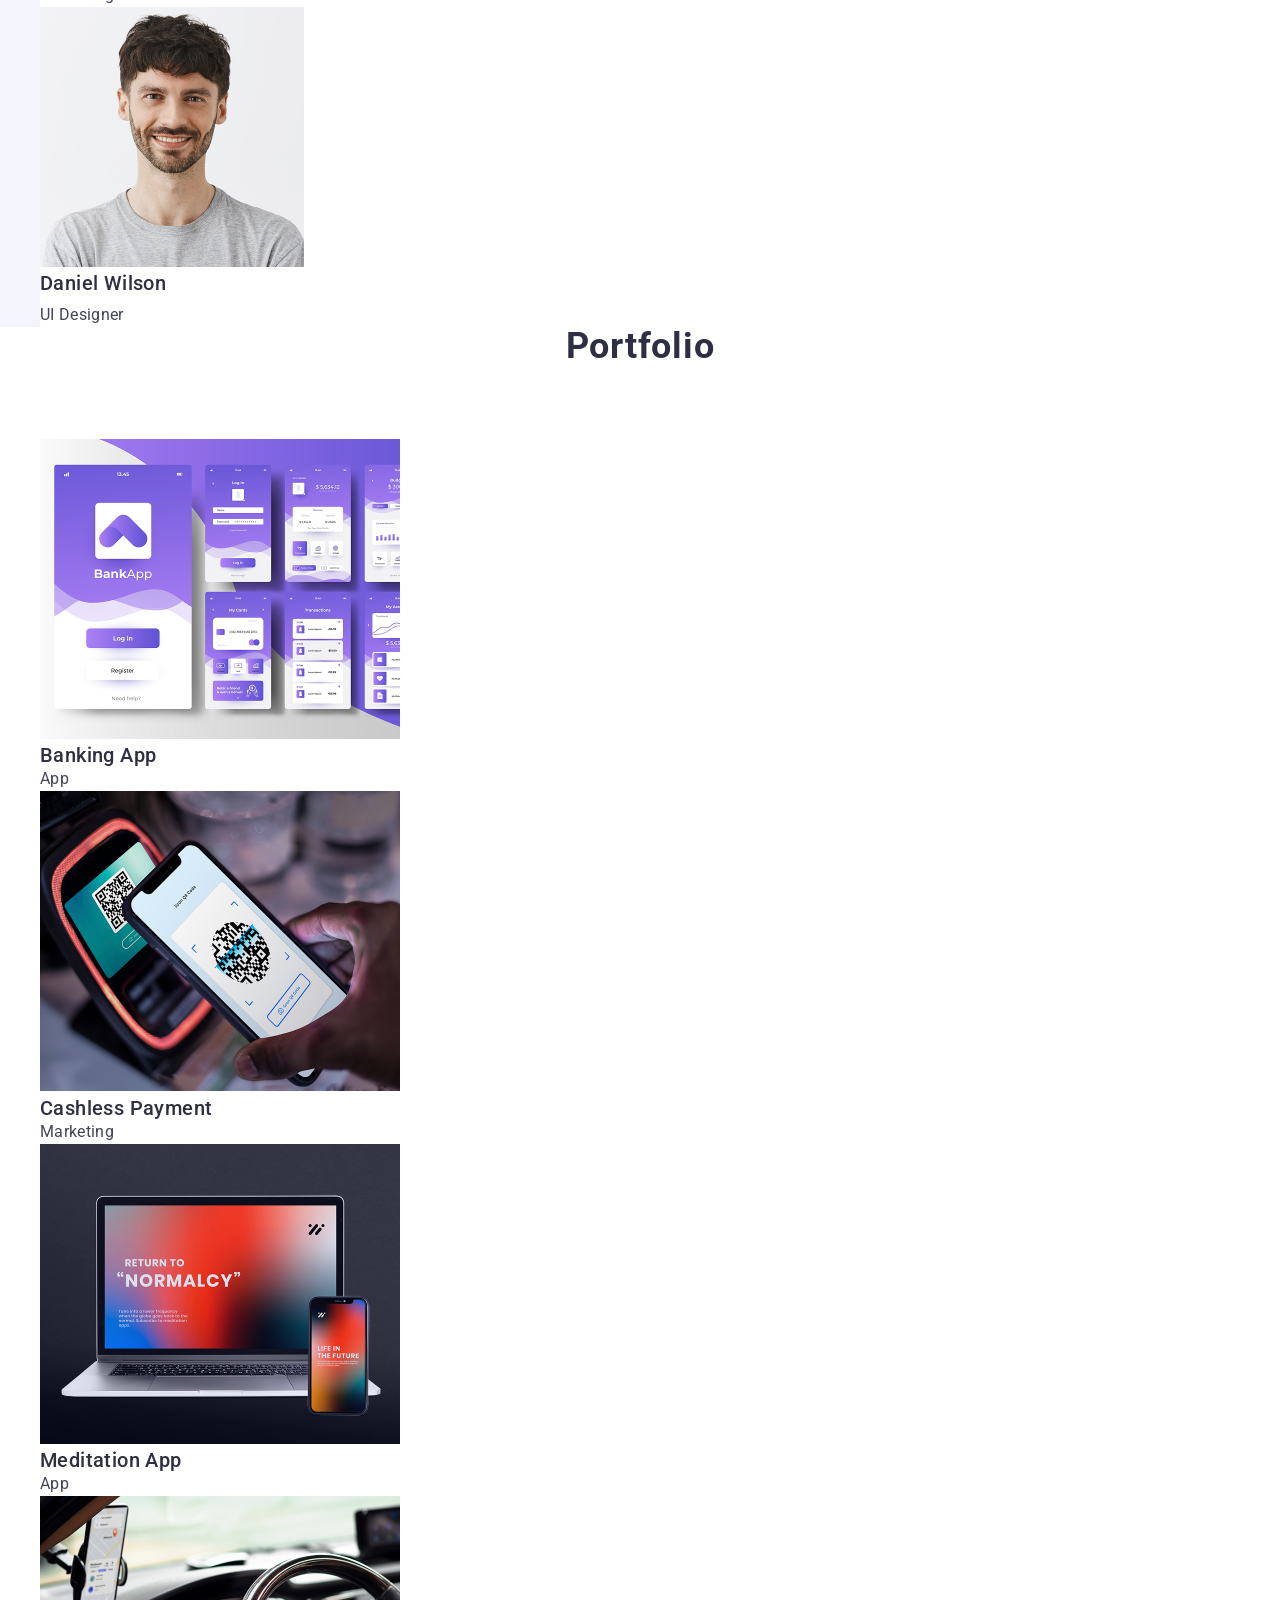
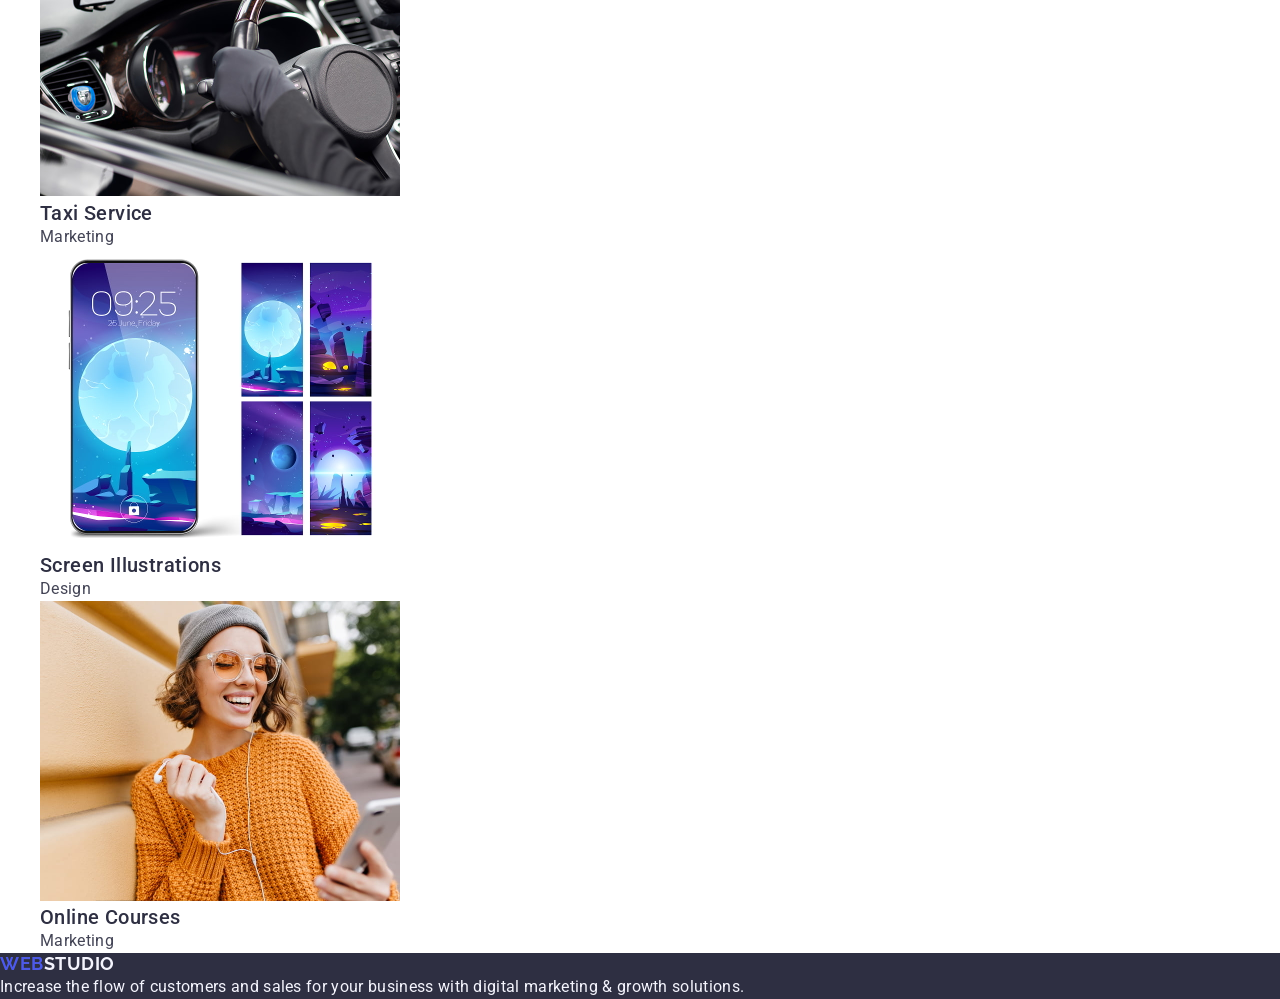
==== commit 7ac1c330: "upd" ====
--- a/index.html
+++ b/index.html
@@ -118,7 +118,7 @@
 					<li class="portfolio-item">
 						<img src="./images/portfolio1.jpg" alt="Banking App" width="360" />
 						<!-- <div class="portfolio-description-container"> -->
-						<h3 class="portfolio-item-header">Banking app</h3>
+						<h3 class="portfolio-item-header">Banking App</h3>
 						<p class="portfolio-item-text">App</p>
 						<!-- </div> -->
 					</li>
--- a/css/styles.css
+++ b/css/styles.css
@@ -18,7 +18,6 @@
 ol {
 	list-style-type: none;
 	margin: 0px;
-	/* padding: 0px; */
 }
 
 h1,
@@ -29,13 +28,8 @@
 h6,
 p,
 img {
-	/* padding: 0px; */
 	margin: 0px;
 }
-
-/* img {
-	display: block;
-} */
 
 a {
 	text-decoration: none;
@@ -55,15 +49,8 @@
 	font-size: 16px;
 	line-height: 1.5;
 	letter-spacing: 0.32px;
-	/* padding: 24px 156px; */
-	/* display: flex; */
 	justify-content: space-between;
-	/* border-bottom: 1px solid var(--cornflower); */
-}
-
-/* .header-nav {
-	display: flex;
-} */
+}
 
 .logo {
 	font-family: "Raleway", sans-serif;
@@ -74,17 +61,11 @@
 	text-transform: uppercase;
 	color: var(--iris);
 	margin-right: 76px;
-	/* display: flex; */
 }
 
 .logo .header-logo {
 	color: var(--navy-blue);
 }
-
-/* .header-nav-list { */
-/* display: flex; */
-/* gap: 40px; */
-/* } */
 
 .header-nav-link {
 	font-weight: 500;
@@ -94,11 +75,6 @@
 .header-address {
 	font-style: normal;
 }
-
-/* .header-address-list { */
-/* display: flex; */
-/* gap: 40px; */
-/* } */
 
 .contacts-link {
 	color: var(--slate);
@@ -113,10 +89,6 @@
 
 .hero {
 	background: var(--navy-blue);
-	/* padding: 188px 472px; */
-	/* display: flex; */
-	/* flex-direction: column; */
-	/* align-items: center; */
 }
 
 .main-title {
@@ -127,7 +99,6 @@
 	color: var(--white-color);
 	text-align: center;
 	margin-bottom: 48px;
-	/* width: 496px; */
 }
 
 .hero-button {
@@ -138,11 +109,7 @@
 	color: var(--white-color);
 	letter-spacing: 0.04em;
 	cursor: pointer;
-	/* border: none; */
-	/* border-radius: 4px; */
-	/* padding: 16px 32px; */
 	margin: 0 auto;
-	/* box-shadow: 0px 4px 4px 0px rgba(0, 0, 0, 0.15); */
 }
 
 .hero-button:hover,
@@ -150,19 +117,9 @@
 	background: var(--ocean);
 }
 
-/* .features {
-	padding: 120px 156px;
-} */
-
 .visually-hidden {
-	/* height: 0; */
 	visibility: hidden;
 }
-
-/* .features-list { */
-/* display: flex; */
-/* gap: 24px; */
-/* } */
 
 .features-list-item-header {
 	color: var(--navy-blue);
@@ -182,34 +139,15 @@
 
 .team {
 	background-color: var(--cloud);
-	/* padding: 120px 156px; */
-	/* display: flex; */
-	/* flex-direction: column; */
-	/* align-items: center; */
 }
 
 .team-header {
 	margin-bottom: 72px;
 }
 
-/* .team-list {
-	display: flex; 
-	 gap: 24px; 
-} */
-
 .team-card {
 	background-color: var(--white-color);
-	/* border-radius: 0px 0px 4px 4px; */
-	/* box-shadow: 0px 1px 6px 0px rgba(46, 47, 66, 0.08), 0px 1px 1px 0px rgba(46, 47, 66, 0.16),
-		0px 2px 1px 0px rgba(46, 47, 66, 0.08); */
-}
-
-/* .team-card-bottom-container {
-	 padding: 32px 0px; 
-	 display: flex; 
-	 flex-direction: column; 
-	 align-items: center; 
-} */
+}
 
 .team-card-header {
 	color: var(--navy-blue);
@@ -227,40 +165,20 @@
 	color: var(--slate);
 }
 
-/* .portfolio { */
-/* padding: 120px 156px; */
-/* display: flex; */
-/* flex-direction: column; */
-/* align-items: center; */
-/* } */
-
 .portfolio-header {
 	margin-bottom: 72px;
 }
 
 .portfolio-list {
-	/* display: grid; */
 	grid-template-columns: repeat(3, 1fr);
 	grid-template-rows: repeat(2, auto);
-	/* gap: 48px 24px; */
 	list-style: none;
-	/* padding: 0; */
 }
 
 .portfolio-item {
 	background-color: var(--white-color);
 }
 
-/* .portfolio-description-container { */
-	/* padding: 32px 16px; */
-	/* display: flex; */
-	/* flex-direction: column; */
-	/* gap: 8px; */
-	/* align-items: start; */
-	/* border: 1px solid var(--cornflower); */
-	/* border-top: none; */
-/* } */
-
 .portfolio-item-header {
 	font-size: 20px;
 	font-weight: 500;
@@ -277,7 +195,6 @@
 }
 
 .footer {
-	/* padding: 100px 156px; */
 	background-color: var(--navy-blue);
 }
 
@@ -287,7 +204,6 @@
 }
 
 .footer-text {
-	/* width: 264px; */
 	color: var(--cloud);
 	font-size: 16px;
 	line-height: 1.5;
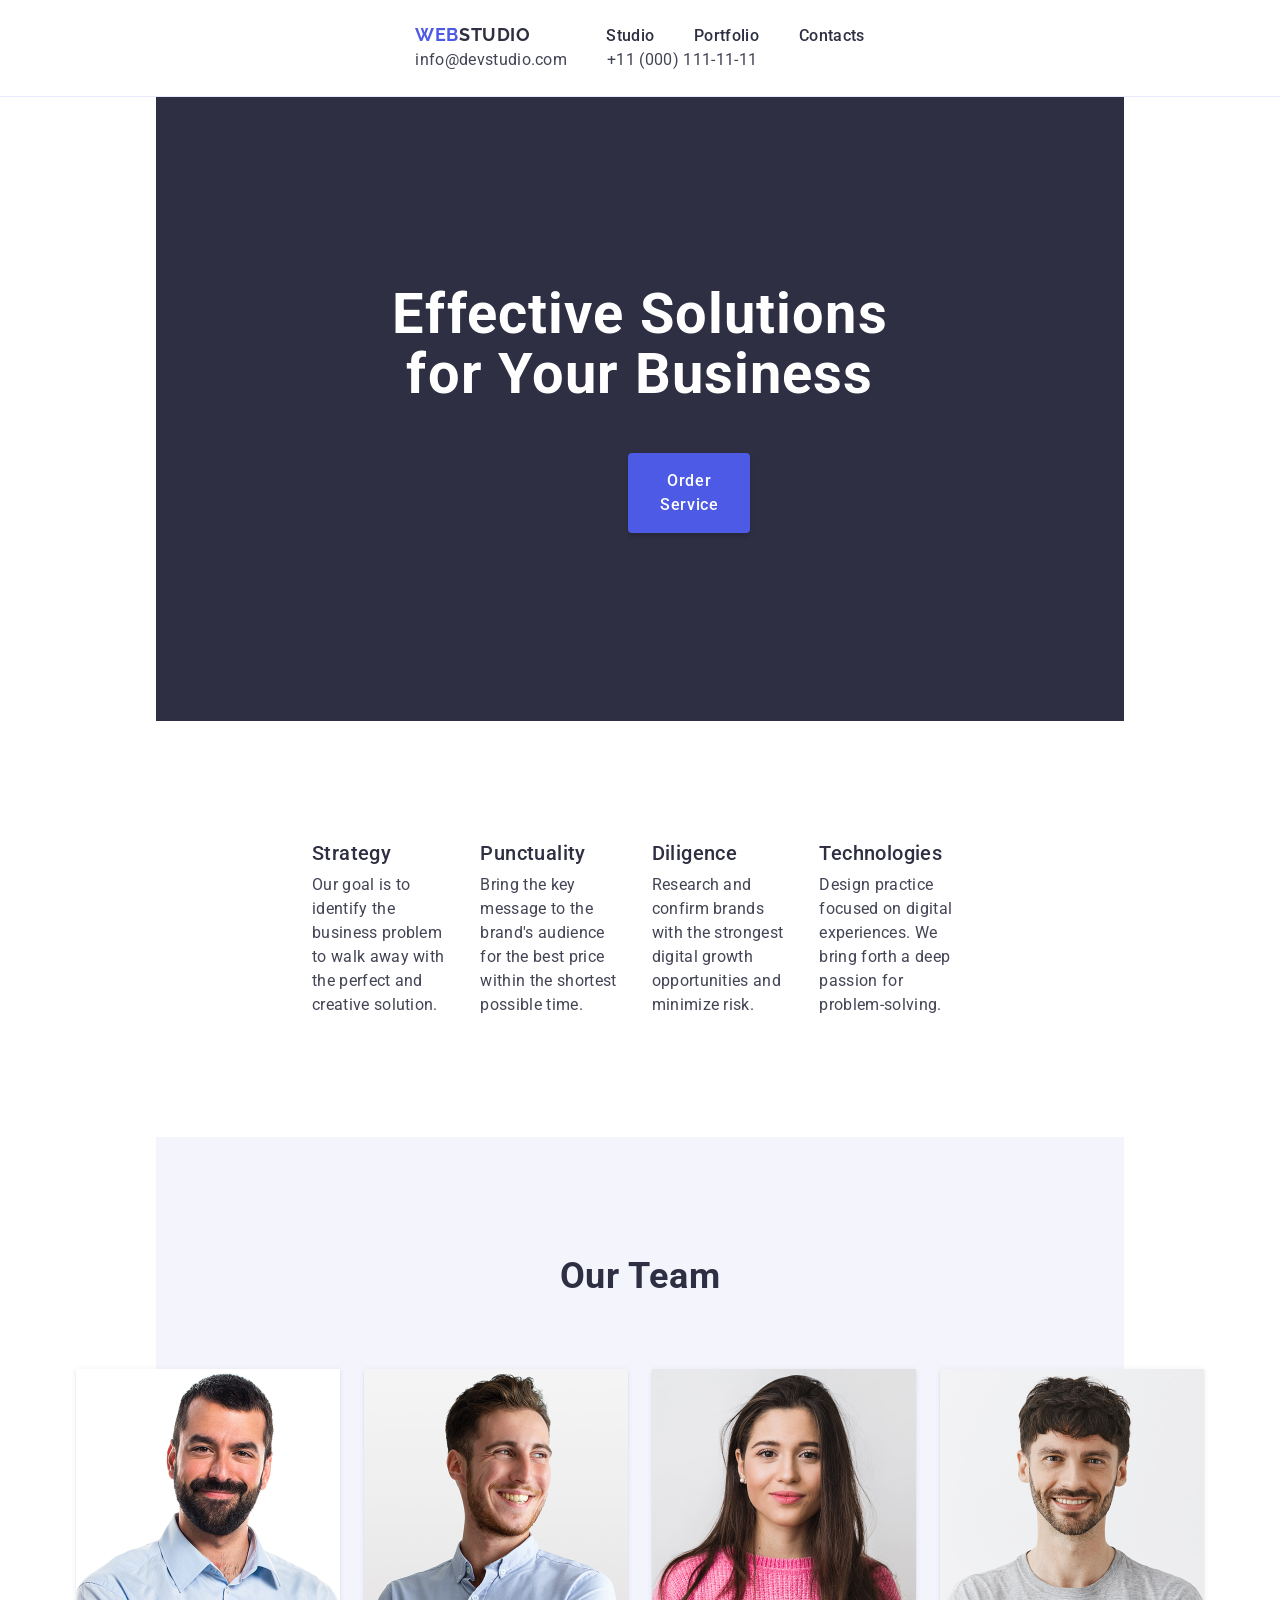
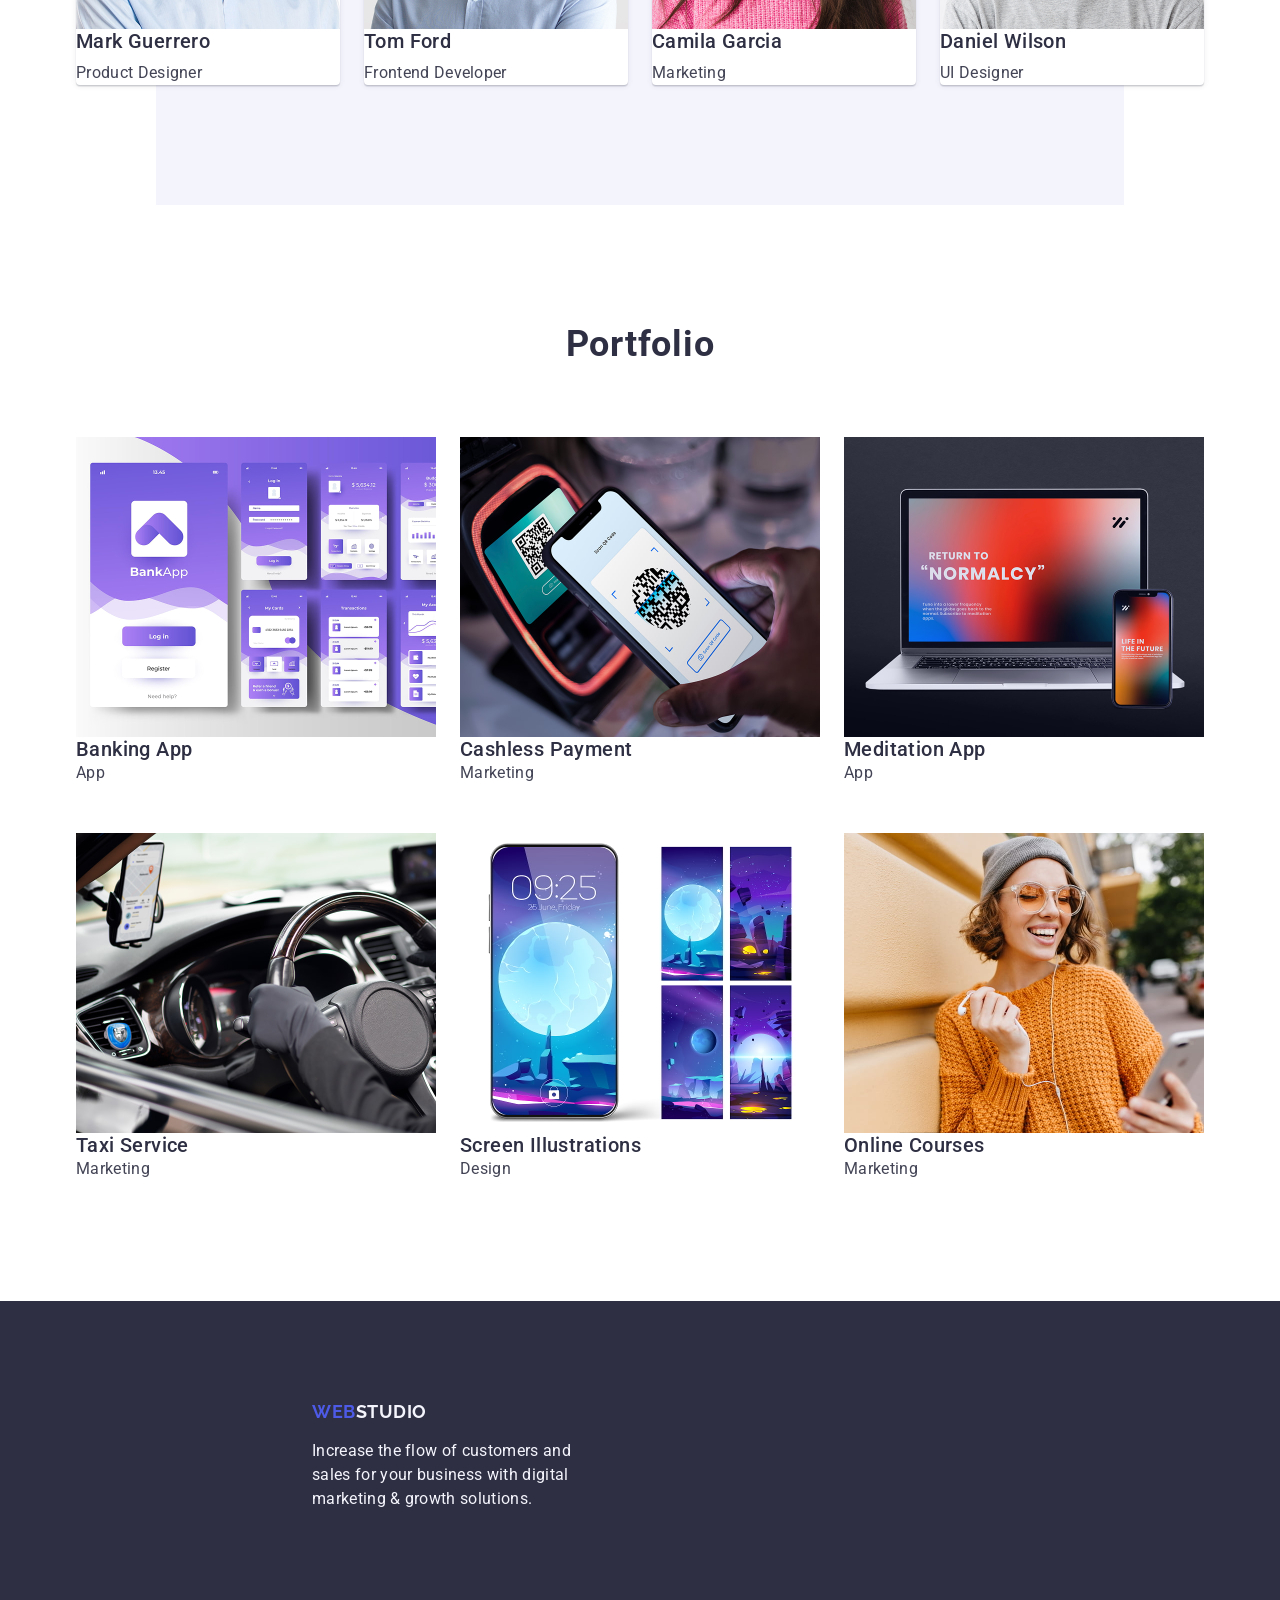
==== commit a11a28c6: "ADD | flex styles" ====
--- a/index.html
+++ b/index.html
@@ -16,156 +16,162 @@
 	<body>
 		<!--Header-->
 		<header class="header">
-			<nav class="header-nav">
-				<a class="logo" href="./index.html">Web<span class="header-logo">Studio</span></a>
-				<ul class="header-nav-list">
-					<li>
-						<a href="./index.html" class="header-nav-link">Studio</a>
-					</li>
-					<li>
-						<a class="header-nav-link" href="">Portfolio</a>
-					</li>
-					<li>
-						<a class="header-nav-link" href="">Contacts</a>
-					</li>
-				</ul>
-			</nav>
-			<address class="header-address">
-				<ul class="header-address-list">
-					<li class="header-address-list-item">
-						<a class="contacts-link" href="mailto:info@devstudio.com">info@devstudio.com</a>
-					</li>
-					<li class="header-address-list-item">
-						<a class="contacts-link" href="tel:+110001111111">+11 (000) 111-11-11</a>
-					</li>
-				</ul>
-			</address>
+			<div class="container">
+				<nav class="header-nav">
+					<a class="logo" href="./index.html">Web<span class="header-logo">Studio</span></a>
+					<ul class="header-nav-list">
+						<li>
+							<a href="./index.html" class="header-nav-link">Studio</a>
+						</li>
+						<li>
+							<a class="header-nav-link" href="">Portfolio</a>
+						</li>
+						<li>
+							<a class="header-nav-link" href="">Contacts</a>
+						</li>
+					</ul>
+				</nav>
+				<address class="header-address">
+					<ul class="header-address-list">
+						<li class="header-address-list-item">
+							<a class="contacts-link" href="mailto:info@devstudio.com">info@devstudio.com</a>
+						</li>
+						<li class="header-address-list-item">
+							<a class="contacts-link" href="tel:+110001111111">+11 (000) 111-11-11</a>
+						</li>
+					</ul>
+				</address>
+			</div>
 		</header>
 		<main>
-			<!--Hero-->
-			<section class="hero">
-				<h1 class="main-title">Effective Solutions for Your Business</h1>
-				<button class="hero-button" type="button">Order Service</button>
-			</section>
-			<!--Features-->
-			<section class="features">
-				<h2 class="visually-hidden">Features</h2>
-				<ul class="features-list">
-					<li>
-						<h3 class="features-list-item-header">Strategy</h3>
-						<p class="features-list-item-text">
-							Our goal is to identify the business problem to walk away with the perfect and creative solution.
-						</p>
-					</li>
-					<li>
-						<h3 class="features-list-item-header">Punctuality</h3>
-						<p class="features-list-item-text">
-							Bring the key message to the brand's audience for the best price within the shortest possible time.
-						</p>
-					</li>
-					<li>
-						<h3 class="features-list-item-header">Diligence</h3>
-						<p class="features-list-item-text">
-							Research and confirm brands with the strongest digital growth opportunities and minimize risk.
-						</p>
-					</li>
-					<li>
-						<h3 class="features-list-item-header">Technologies</h3>
-						<p class="features-list-item-text">
-							Design practice focused on digital experiences. We bring forth a deep passion for problem-solving.
-						</p>
-					</li>
-				</ul>
-			</section>
-			<!--Team-->
-			<section class="team">
-				<h2 class="section-header team-header">Our Team</h2>
-				<ul class="team-list">
-					<li class="team-card">
-						<img src="./images/team1.jpg" alt="Mark Guerrero" width="264" />
-						<!-- <div class="team-card-bottom-container"> -->
-						<h3 class="team-card-header">Mark Guerrero</h3>
-						<p class="team-card-text" lang="en">Product Designer</p>
-						<!-- </div> -->
-					</li>
-					<li class="team-card">
-						<img src="./images/team2.jpg" alt="Tom Ford" width="264" />
-						<!-- <div class="team-card-bottom-container"> -->
-						<h3 class="team-card-header">Tom Ford</h3>
-						<p class="team-card-text" lang="en">Frontend Developer</p>
-						<!-- </div> -->
-					</li>
-					<li class="team-card">
-						<img src="./images/team3.jpg" alt="Camila Garcia" width="264" />
-						<!-- <div class="team-card-bottom-container"> -->
-						<h3 class="team-card-header">Camila Garcia</h3>
-						<p class="team-card-text" lang="en">Marketing</p>
-						<!-- </div> -->
-					</li>
-					<li class="team-card">
-						<img src="./images/team4.jpg" alt="Daniel Wilson" width="264" />
-						<!-- <div class="team-card-bottom-container"> -->
-						<h3 class="team-card-header">Daniel Wilson</h3>
-						<p class="team-card-text" lang="en">UI Designer</p>
-						<!-- </div> -->
-					</li>
-				</ul>
-			</section>
-			<!--Portfolio-->
-			<section class="portfolio">
-				<h2 class="section-header portfolio-header">Portfolio</h2>
-				<ul class="portfolio-list">
-					<li class="portfolio-item">
-						<img src="./images/portfolio1.jpg" alt="Banking App" width="360" />
-						<!-- <div class="portfolio-description-container"> -->
-						<h3 class="portfolio-item-header">Banking App</h3>
-						<p class="portfolio-item-text">App</p>
-						<!-- </div> -->
-					</li>
-					<li class="portfolio-item">
-						<img src="./images/portfolio2.jpg" alt="Cashless payment" width="360" />
-						<!-- <div class="portfolio-description-container"> -->
-						<h3 class="portfolio-item-header">Cashless Payment</h3>
-						<p class="portfolio-item-text">Marketing</p>
-						<!-- </div> -->
-					</li>
-					<li class="portfolio-item">
-						<img src="./images/portfolio3.jpg" alt="Meditation app" width="360" />
-						<!-- <div class="portfolio-description-container"> -->
-						<h3 class="portfolio-item-header">Meditation App</h3>
-						<p class="portfolio-item-text">App</p>
-						<!-- </div> -->
-					</li>
-					<li class="portfolio-item">
-						<img src="./images/portfolio4.jpg" alt="Taxi service" width="360" />
-						<!-- <div class="portfolio-description-container"> -->
-						<h3 class="portfolio-item-header">Taxi Service</h3>
-						<p class="portfolio-item-text">Marketing</p>
-						<!-- </div> -->
-					</li>
-					<li class="portfolio-item">
-						<img src="./images/portfolio5.jpg" alt="Screen illustrations" width="360" />
-						<!-- <div class="portfolio-description-container"> -->
-						<h3 class="portfolio-item-header">Screen Illustrations</h3>
-						<p class="portfolio-item-text">Design</p>
-						<!-- </div> -->
-					</li>
-					<li class="portfolio-item">
-						<img src="./images/portfolio6.jpg" alt="Online courses" width="360" />
-						<!-- <div class="portfolio-description-container"> -->
-						<h3 class="portfolio-item-header">Online Courses</h3>
-						<p class="portfolio-item-text">Marketing</p>
-						<!-- </div> -->
-					</li>
-				</ul>
-			</section>
+			<div class="container">
+				<!--Hero-->
+				<section class="hero">
+					<h1 class="main-title">Effective Solutions for Your Business</h1>
+					<button class="hero-button" type="button">Order Service</button>
+				</section>
+				<!--Features-->
+				<section class="features">
+					<h2 class="visually-hidden">Features</h2>
+					<ul class="features-list">
+						<li>
+							<h3 class="features-list-item-header">Strategy</h3>
+							<p class="features-list-item-text">
+								Our goal is to identify the business problem to walk away with the perfect and creative solution.
+							</p>
+						</li>
+						<li>
+							<h3 class="features-list-item-header">Punctuality</h3>
+							<p class="features-list-item-text">
+								Bring the key message to the brand's audience for the best price within the shortest possible time.
+							</p>
+						</li>
+						<li>
+							<h3 class="features-list-item-header">Diligence</h3>
+							<p class="features-list-item-text">
+								Research and confirm brands with the strongest digital growth opportunities and minimize risk.
+							</p>
+						</li>
+						<li>
+							<h3 class="features-list-item-header">Technologies</h3>
+							<p class="features-list-item-text">
+								Design practice focused on digital experiences. We bring forth a deep passion for problem-solving.
+							</p>
+						</li>
+					</ul>
+				</section>
+				<!--Team-->
+				<section class="team">
+					<h2 class="section-header team-header">Our Team</h2>
+					<ul class="team-list">
+						<li class="team-card">
+							<img src="./images/team1.jpg" alt="Mark Guerrero" width="264" />
+							<!-- <div class="team-card-bottom-container"> -->
+							<h3 class="team-card-header">Mark Guerrero</h3>
+							<p class="team-card-text" lang="en">Product Designer</p>
+							<!-- </div> -->
+						</li>
+						<li class="team-card">
+							<img src="./images/team2.jpg" alt="Tom Ford" width="264" />
+							<!-- <div class="team-card-bottom-container"> -->
+							<h3 class="team-card-header">Tom Ford</h3>
+							<p class="team-card-text" lang="en">Frontend Developer</p>
+							<!-- </div> -->
+						</li>
+						<li class="team-card">
+							<img src="./images/team3.jpg" alt="Camila Garcia" width="264" />
+							<!-- <div class="team-card-bottom-container"> -->
+							<h3 class="team-card-header">Camila Garcia</h3>
+							<p class="team-card-text" lang="en">Marketing</p>
+							<!-- </div> -->
+						</li>
+						<li class="team-card">
+							<img src="./images/team4.jpg" alt="Daniel Wilson" width="264" />
+							<!-- <div class="team-card-bottom-container"> -->
+							<h3 class="team-card-header">Daniel Wilson</h3>
+							<p class="team-card-text" lang="en">UI Designer</p>
+							<!-- </div> -->
+						</li>
+					</ul>
+				</section>
+				<!--Portfolio-->
+				<section class="portfolio">
+					<h2 class="section-header portfolio-header">Portfolio</h2>
+					<ul class="portfolio-list">
+						<li class="portfolio-item">
+							<img src="./images/portfolio1.jpg" alt="Banking App" width="360" />
+							<!-- <div class="portfolio-description-container"> -->
+							<h3 class="portfolio-item-header">Banking App</h3>
+							<p class="portfolio-item-text">App</p>
+							<!-- </div> -->
+						</li>
+						<li class="portfolio-item">
+							<img src="./images/portfolio2.jpg" alt="Cashless payment" width="360" />
+							<!-- <div class="portfolio-description-container"> -->
+							<h3 class="portfolio-item-header">Cashless Payment</h3>
+							<p class="portfolio-item-text">Marketing</p>
+							<!-- </div> -->
+						</li>
+						<li class="portfolio-item">
+							<img src="./images/portfolio3.jpg" alt="Meditation app" width="360" />
+							<!-- <div class="portfolio-description-container"> -->
+							<h3 class="portfolio-item-header">Meditation App</h3>
+							<p class="portfolio-item-text">App</p>
+							<!-- </div> -->
+						</li>
+						<li class="portfolio-item">
+							<img src="./images/portfolio4.jpg" alt="Taxi service" width="360" />
+							<!-- <div class="portfolio-description-container"> -->
+							<h3 class="portfolio-item-header">Taxi Service</h3>
+							<p class="portfolio-item-text">Marketing</p>
+							<!-- </div> -->
+						</li>
+						<li class="portfolio-item">
+							<img src="./images/portfolio5.jpg" alt="Screen illustrations" width="360" />
+							<!-- <div class="portfolio-description-container"> -->
+							<h3 class="portfolio-item-header">Screen Illustrations</h3>
+							<p class="portfolio-item-text">Design</p>
+							<!-- </div> -->
+						</li>
+						<li class="portfolio-item">
+							<img src="./images/portfolio6.jpg" alt="Online courses" width="360" />
+							<!-- <div class="portfolio-description-container"> -->
+							<h3 class="portfolio-item-header">Online Courses</h3>
+							<p class="portfolio-item-text">Marketing</p>
+							<!-- </div> -->
+						</li>
+					</ul>
+				</section>
+			</div>
 		</main>
 		<!--Footer-->
 		<footer class="footer">
-			<a class="logo" href="./index.html">Web<span class="footer-logo">Studio</span></a>
-			<p class="footer-text">
-				Increase the flow of customers and sales for your business with digital marketing & growth solutions.
-			</p>
+			<div class="container">
+				<a class="logo" href="./index.html">Web<span class="footer-logo">Studio</span></a>
+				<p class="footer-text">
+					Increase the flow of customers and sales for your business with digital marketing & growth solutions.
+				</p>
+			</div>
 		</footer>
 	</body>
 </html>
--- a/css/styles.css
+++ b/css/styles.css
@@ -18,6 +18,7 @@
 ol {
 	list-style-type: none;
 	margin: 0px;
+	padding: 0px;
 }
 
 h1,
@@ -28,11 +29,24 @@
 h6,
 p,
 img {
+	padding: 0px;
 	margin: 0px;
+}
+
+img {
+	display: block;
 }
 
 a {
 	text-decoration: none;
+}
+
+.container {
+	max-width: 100%;
+	padding-left: 156px;
+	padding-right: 156px;
+	margin-left: auto;
+	margin-right: auto;
 }
 
 .section-header {
@@ -49,7 +63,14 @@
 	font-size: 16px;
 	line-height: 1.5;
 	letter-spacing: 0.32px;
+	padding: 24px 0;
+	display: flex;
 	justify-content: space-between;
+	border-bottom: 1px solid var(--cornflower);
+}
+
+.header-nav {
+	display: flex;
 }
 
 .logo {
@@ -61,10 +82,16 @@
 	text-transform: uppercase;
 	color: var(--iris);
 	margin-right: 76px;
+	display: flex;
 }
 
 .logo .header-logo {
 	color: var(--navy-blue);
+}
+
+.header-nav-list {
+	display: flex;
+	gap: 40px;
 }
 
 .header-nav-link {
@@ -74,6 +101,11 @@
 
 .header-address {
 	font-style: normal;
+}
+
+.header-address-list {
+	display: flex;
+	gap: 40px;
 }
 
 .contacts-link {
@@ -89,6 +121,10 @@
 
 .hero {
 	background: var(--navy-blue);
+	padding: 188px 472px;
+	display: flex;
+	flex-direction: column;
+	align-items: center;
 }
 
 .main-title {
@@ -99,6 +135,7 @@
 	color: var(--white-color);
 	text-align: center;
 	margin-bottom: 48px;
+	width: 496px;
 }
 
 .hero-button {
@@ -109,7 +146,11 @@
 	color: var(--white-color);
 	letter-spacing: 0.04em;
 	cursor: pointer;
+	border: none;
+	border-radius: 4px;
+	padding: 16px 32px;
 	margin: 0 auto;
+	box-shadow: 0px 4px 4px 0px rgba(0, 0, 0, 0.15);
 }
 
 .hero-button:hover,
@@ -117,8 +158,18 @@
 	background: var(--ocean);
 }
 
+.features {
+	padding: 120px 156px;
+}
+
 .visually-hidden {
+	height: 0;
 	visibility: hidden;
+}
+
+.features-list {
+	display: flex;
+	gap: 24px;
 }
 
 .features-list-item-header {
@@ -139,14 +190,33 @@
 
 .team {
 	background-color: var(--cloud);
+	padding: 120px 156px;
+	display: flex;
+	flex-direction: column;
+	align-items: center;
 }
 
 .team-header {
 	margin-bottom: 72px;
 }
 
+.team-list {
+	display: flex;
+	gap: 24px;
+}
+
 .team-card {
 	background-color: var(--white-color);
+	border-radius: 0px 0px 4px 4px;
+	box-shadow: 0px 1px 6px 0px rgba(46, 47, 66, 0.08), 0px 1px 1px 0px rgba(46, 47, 66, 0.16),
+		0px 2px 1px 0px rgba(46, 47, 66, 0.08);
+}
+
+.team-card-bottom-container {
+	padding: 32px 0px;
+	display: flex;
+	flex-direction: column;
+	align-items: center;
 }
 
 .team-card-header {
@@ -165,20 +235,40 @@
 	color: var(--slate);
 }
 
+.portfolio {
+	padding: 120px 156px;
+	display: flex;
+	flex-direction: column;
+	align-items: center;
+}
+
 .portfolio-header {
 	margin-bottom: 72px;
 }
 
 .portfolio-list {
+	display: grid;
 	grid-template-columns: repeat(3, 1fr);
 	grid-template-rows: repeat(2, auto);
+	gap: 48px 24px;
 	list-style: none;
+	padding: 0;
 }
 
 .portfolio-item {
 	background-color: var(--white-color);
 }
 
+.portfolio-description-container {
+	padding: 32px 16px;
+	display: flex;
+	flex-direction: column;
+	gap: 8px;
+	align-items: start;
+	border: 1px solid var(--cornflower);
+	border-top: none;
+}
+
 .portfolio-item-header {
 	font-size: 20px;
 	font-weight: 500;
@@ -195,6 +285,7 @@
 }
 
 .footer {
+	padding: 100px 156px;
 	background-color: var(--navy-blue);
 }
 
@@ -204,6 +295,7 @@
 }
 
 .footer-text {
+	width: 264px;
 	color: var(--cloud);
 	font-size: 16px;
 	line-height: 1.5;
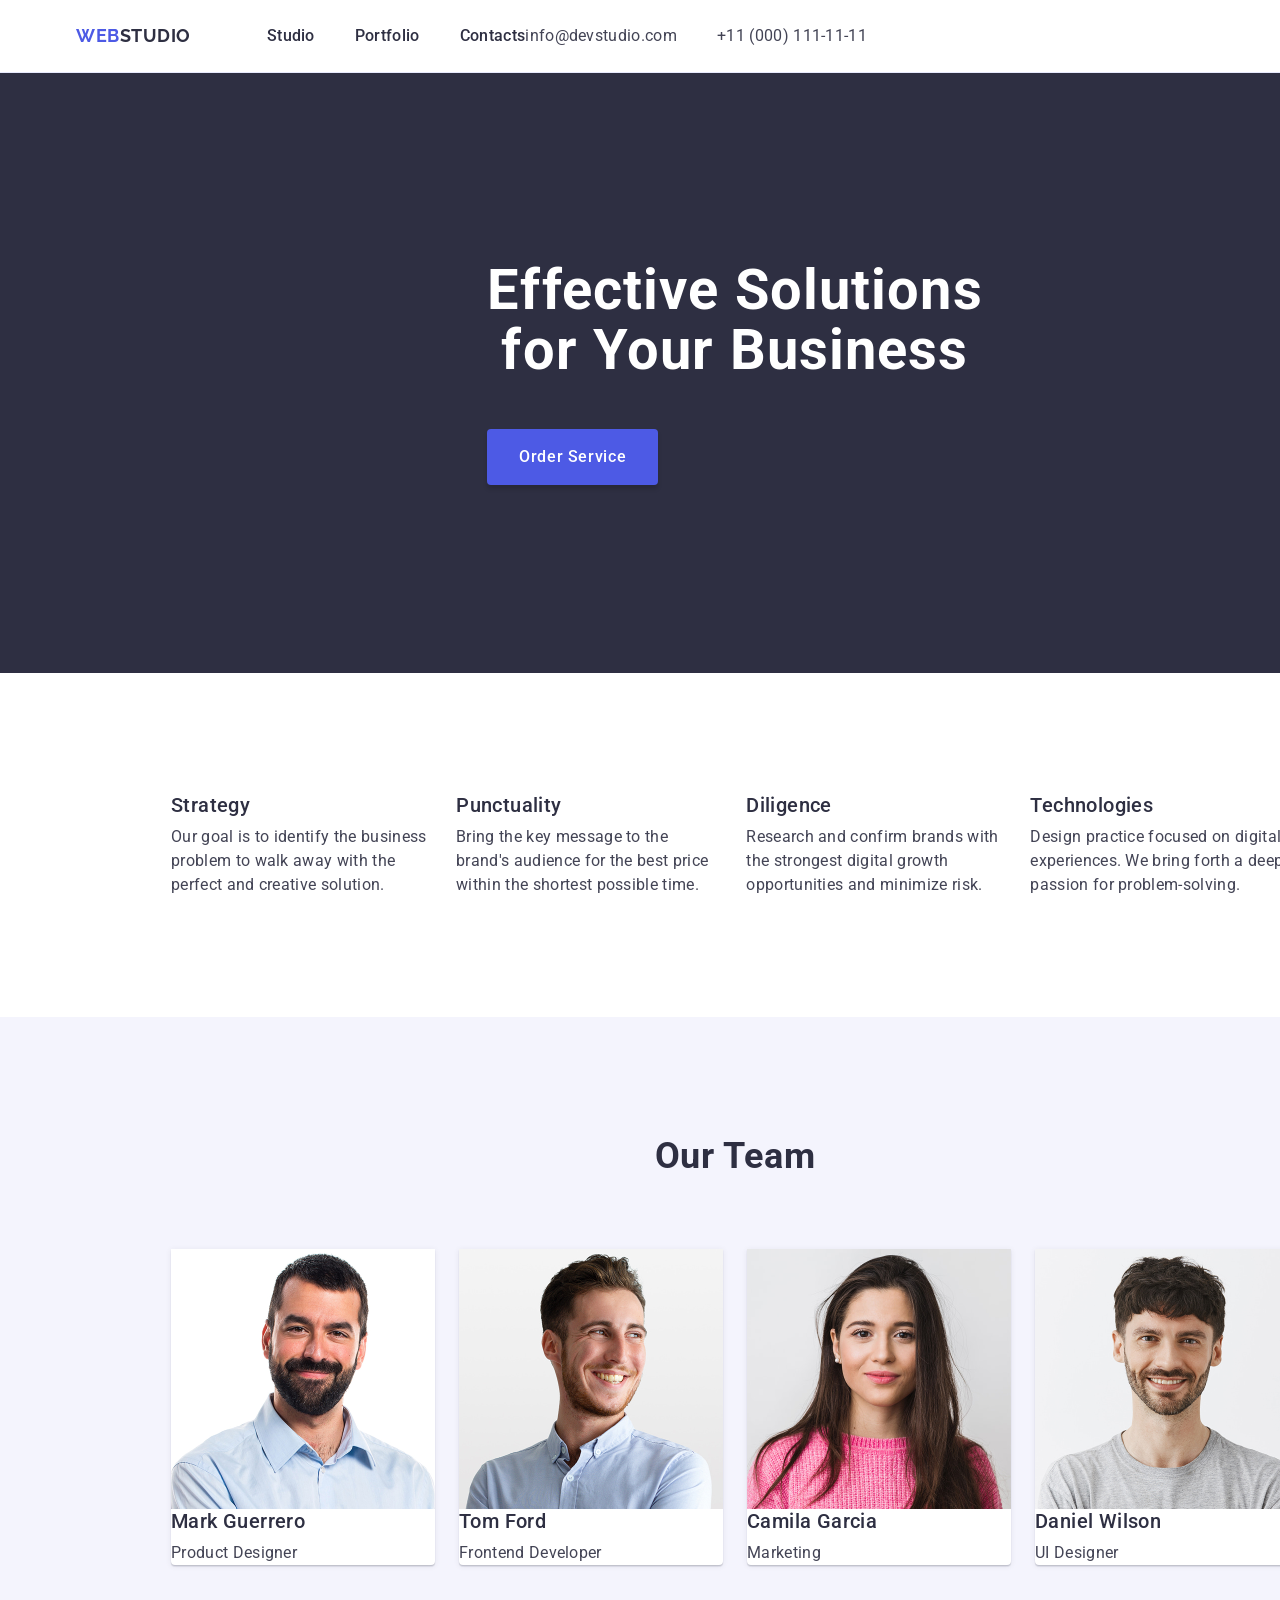
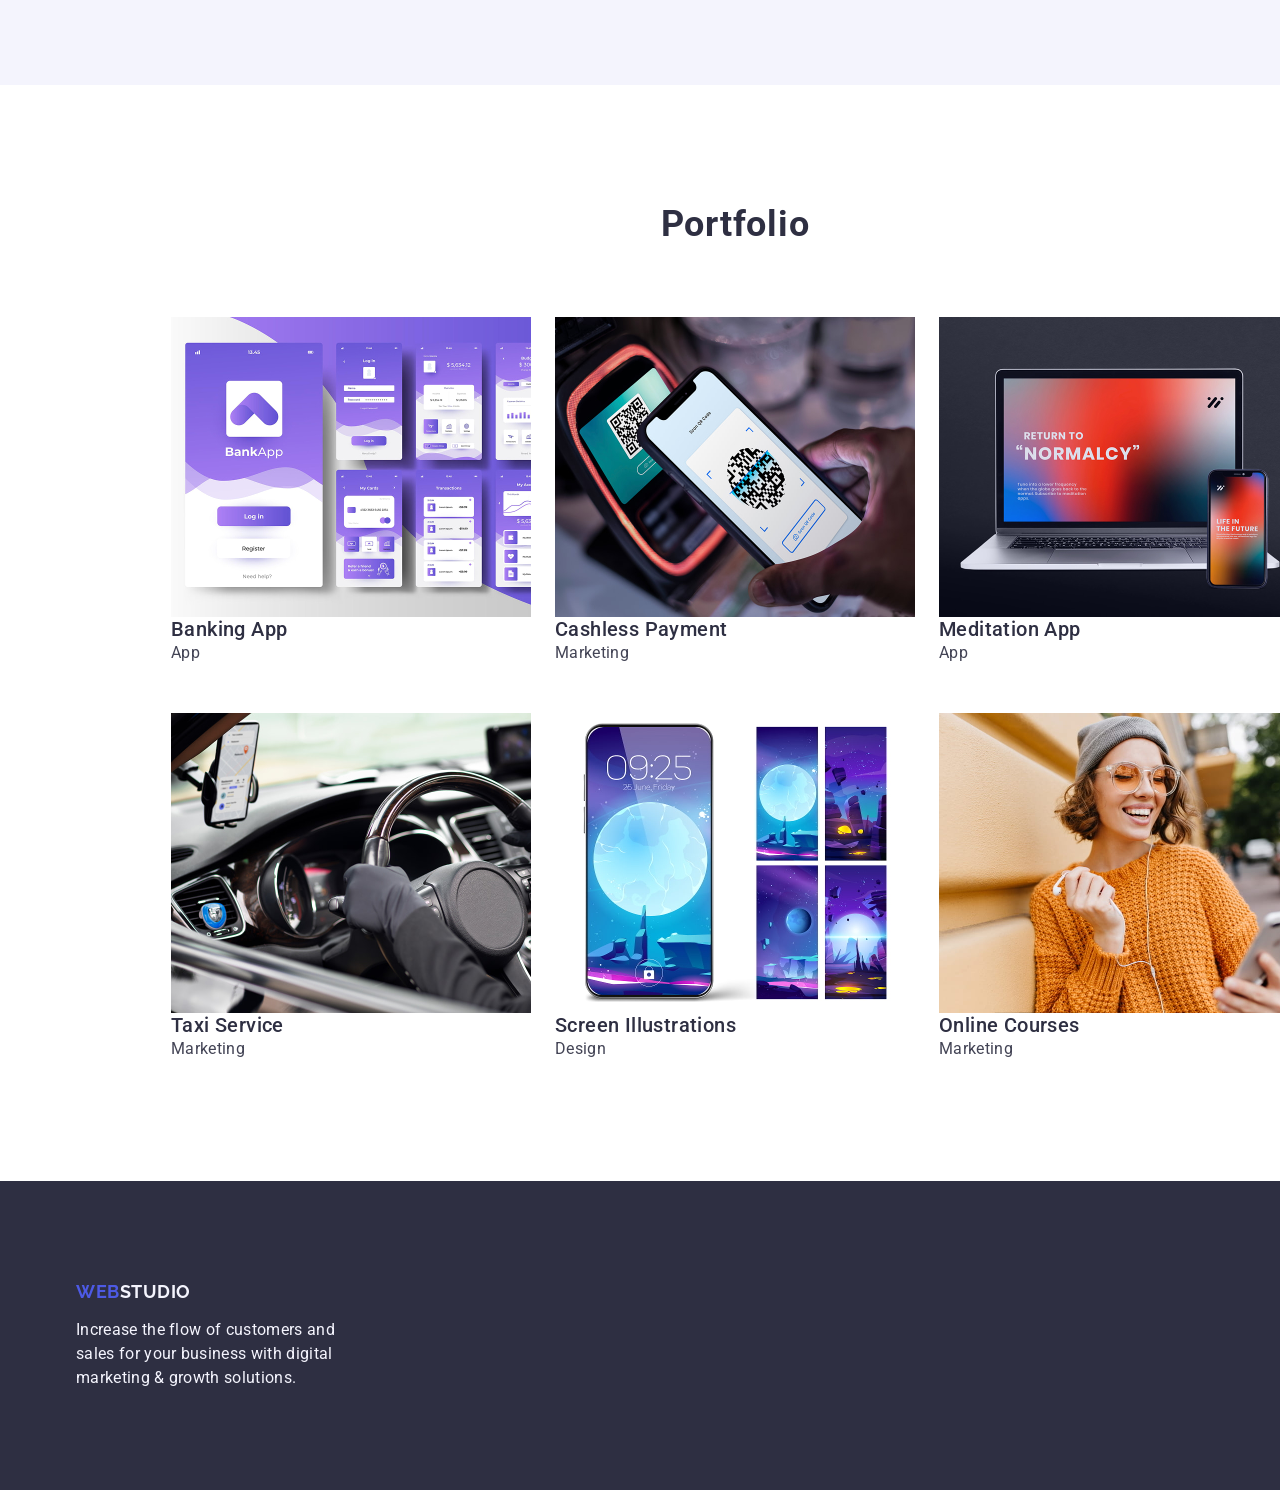
==== commit c625620b: "FIX | some issues" ====
--- a/index.html
+++ b/index.html
@@ -4,12 +4,15 @@
 		<meta charset="UTF-8" />
 		<meta name="viewport" content="width=device-width, initial-scale=1.0" />
 		<title>WebStudio</title>
-		<link rel="stylesheet" href="https://cdnjs.cloudflare.com/ajax/libs/modern-normalize/3.0.1/modern-normalize.css" />
 		<link rel="preconnect" href="https://fonts.googleapis.com" />
 		<link rel="preconnect" href="https://fonts.gstatic.com" crossorigin />
 		<link
 			href="https://fonts.googleapis.com/css2?family=Raleway:wght@700&family=Roboto:wdth,wght@75..100,100..900&display=swap"
 			rel="stylesheet"
+		/>
+		<link
+			rel="stylesheet"
+			href="https://cdnjs.cloudflare.com/ajax/libs/modern-normalize/3.0.1/modern-normalize.min.css"
 		/>
 		<link rel="stylesheet" href="./css/styles.css" />
 	</head>
@@ -44,14 +47,16 @@
 			</div>
 		</header>
 		<main>
-			<div class="container">
-				<!--Hero-->
-				<section class="hero">
+			<!--Hero-->
+			<section class="hero">
+				<div class="container">
 					<h1 class="main-title">Effective Solutions for Your Business</h1>
 					<button class="hero-button" type="button">Order Service</button>
-				</section>
-				<!--Features-->
-				<section class="features">
+				</div>
+			</section>
+			<!--Features-->
+			<section class="features">
+				<div class="container">
 					<h2 class="visually-hidden">Features</h2>
 					<ul class="features-list">
 						<li>
@@ -79,9 +84,11 @@
 							</p>
 						</li>
 					</ul>
-				</section>
-				<!--Team-->
-				<section class="team">
+				</div>
+			</section>
+			<!--Team-->
+			<section class="team">
+				<div class="container">
 					<h2 class="section-header team-header">Our Team</h2>
 					<ul class="team-list">
 						<li class="team-card">
@@ -113,9 +120,11 @@
 							<!-- </div> -->
 						</li>
 					</ul>
-				</section>
-				<!--Portfolio-->
-				<section class="portfolio">
+				</div>
+			</section>
+			<!--Portfolio-->
+			<section class="portfolio">
+				<div class="container">
 					<h2 class="section-header portfolio-header">Portfolio</h2>
 					<ul class="portfolio-list">
 						<li class="portfolio-item">
@@ -161,8 +170,8 @@
 							<!-- </div> -->
 						</li>
 					</ul>
-				</section>
-			</div>
+				</div>
+			</section>
 		</main>
 		<!--Footer-->
 		<footer class="footer">
--- a/css/styles.css
+++ b/css/styles.css
@@ -42,9 +42,8 @@
 }
 
 .container {
-	max-width: 100%;
-	padding-left: 156px;
-	padding-right: 156px;
+	width: 1158px;
+	padding: 0 15px;
 	margin-left: auto;
 	margin-right: auto;
 }
@@ -64,13 +63,17 @@
 	line-height: 1.5;
 	letter-spacing: 0.32px;
 	padding: 24px 0;
-	display: flex;
 	justify-content: space-between;
 	border-bottom: 1px solid var(--cornflower);
 }
 
+.header .container {
+	display: flex;
+}
+
 .header-nav {
 	display: flex;
+	align-items: center;
 }
 
 .logo {
@@ -97,6 +100,7 @@
 .header-nav-link {
 	font-weight: 500;
 	color: var(--navy-blue);
+	padding: 24px 0;
 }
 
 .header-address {
@@ -285,13 +289,14 @@
 }
 
 .footer {
-	padding: 100px 156px;
+	padding: 100px 0;
 	background-color: var(--navy-blue);
 }
 
 .footer-logo {
+  display: inline-block;
 	color: var(--cloud);
-	margin-bottom: 17.5px;
+	margin-bottom: 16px;
 }
 
 .footer-text {
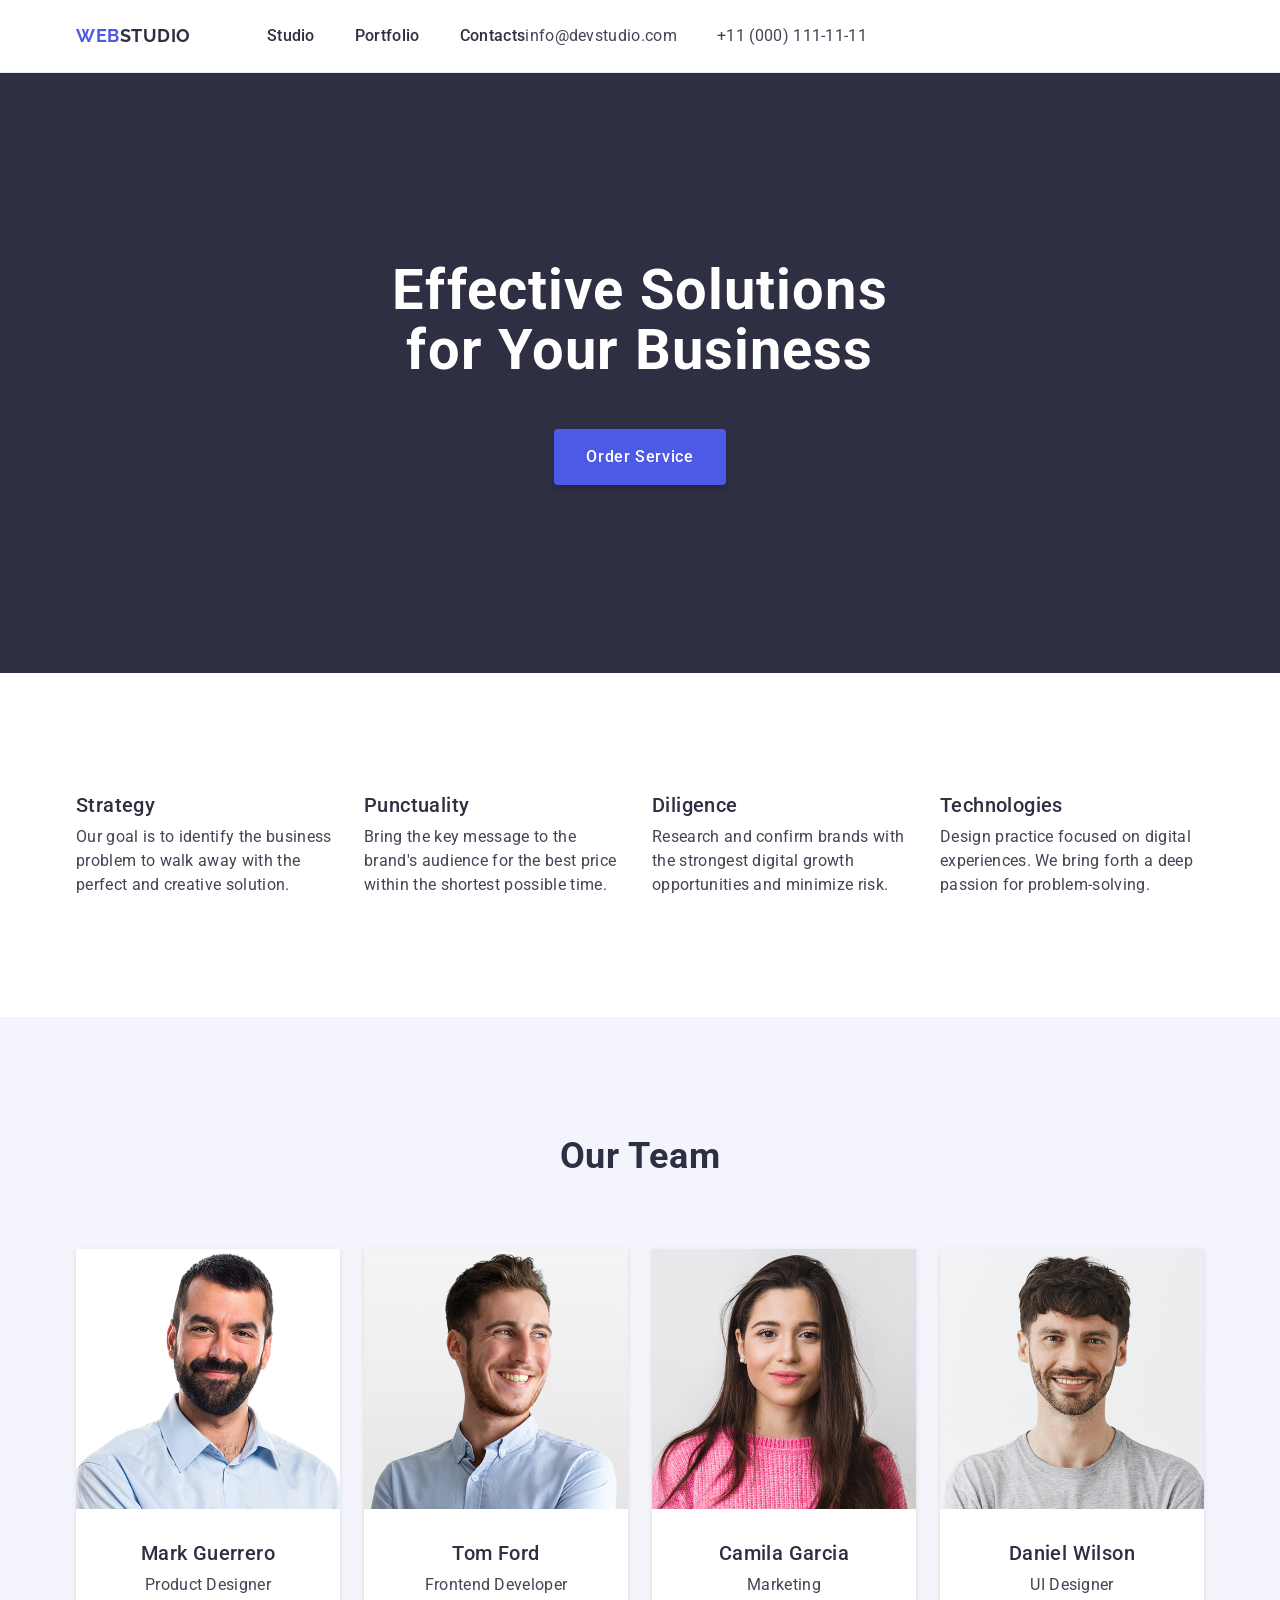
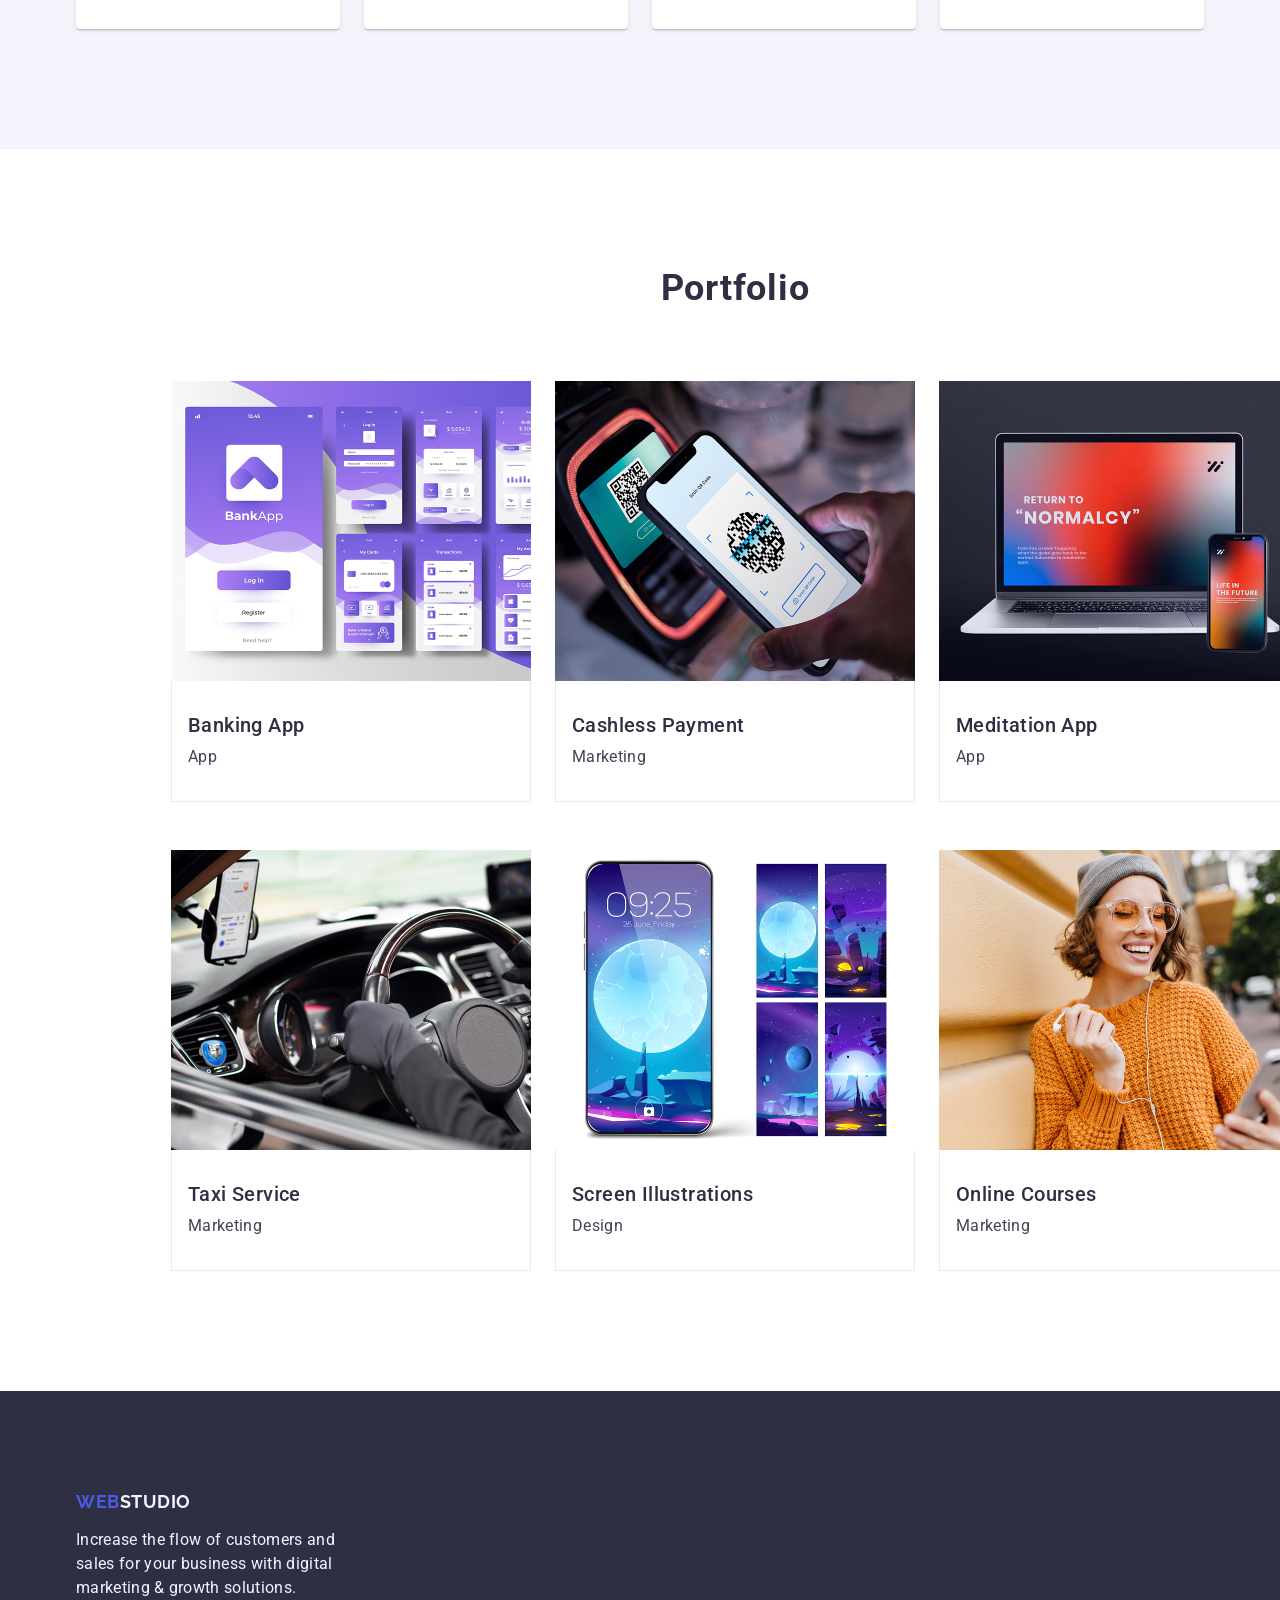
==== commit 5f95ef05: "ADD | second round of changes" ====
--- a/index.html
+++ b/index.html
@@ -59,25 +59,25 @@
 				<div class="container">
 					<h2 class="visually-hidden">Features</h2>
 					<ul class="features-list">
-						<li>
+						<li class="features-list-item">
 							<h3 class="features-list-item-header">Strategy</h3>
 							<p class="features-list-item-text">
 								Our goal is to identify the business problem to walk away with the perfect and creative solution.
 							</p>
 						</li>
-						<li>
+						<li class="features-list-item">
 							<h3 class="features-list-item-header">Punctuality</h3>
 							<p class="features-list-item-text">
 								Bring the key message to the brand's audience for the best price within the shortest possible time.
 							</p>
 						</li>
-						<li>
+						<li class="features-list-item">
 							<h3 class="features-list-item-header">Diligence</h3>
 							<p class="features-list-item-text">
 								Research and confirm brands with the strongest digital growth opportunities and minimize risk.
 							</p>
 						</li>
-						<li>
+						<li class="features-list-item">
 							<h3 class="features-list-item-header">Technologies</h3>
 							<p class="features-list-item-text">
 								Design practice focused on digital experiences. We bring forth a deep passion for problem-solving.
@@ -93,31 +93,31 @@
 					<ul class="team-list">
 						<li class="team-card">
 							<img src="./images/team1.jpg" alt="Mark Guerrero" width="264" />
-							<!-- <div class="team-card-bottom-container"> -->
+							<div class="team-card-bottom-container">
 							<h3 class="team-card-header">Mark Guerrero</h3>
 							<p class="team-card-text" lang="en">Product Designer</p>
-							<!-- </div> -->
+							</div>
 						</li>
 						<li class="team-card">
 							<img src="./images/team2.jpg" alt="Tom Ford" width="264" />
-							<!-- <div class="team-card-bottom-container"> -->
+							<div class="team-card-bottom-container">
 							<h3 class="team-card-header">Tom Ford</h3>
 							<p class="team-card-text" lang="en">Frontend Developer</p>
-							<!-- </div> -->
+							</div>
 						</li>
 						<li class="team-card">
 							<img src="./images/team3.jpg" alt="Camila Garcia" width="264" />
-							<!-- <div class="team-card-bottom-container"> -->
+							<div class="team-card-bottom-container">
 							<h3 class="team-card-header">Camila Garcia</h3>
 							<p class="team-card-text" lang="en">Marketing</p>
-							<!-- </div> -->
+							</div>
 						</li>
 						<li class="team-card">
 							<img src="./images/team4.jpg" alt="Daniel Wilson" width="264" />
-							<!-- <div class="team-card-bottom-container"> -->
+							<div class="team-card-bottom-container">
 							<h3 class="team-card-header">Daniel Wilson</h3>
 							<p class="team-card-text" lang="en">UI Designer</p>
-							<!-- </div> -->
+							</div>
 						</li>
 					</ul>
 				</div>
@@ -129,45 +129,45 @@
 					<ul class="portfolio-list">
 						<li class="portfolio-item">
 							<img src="./images/portfolio1.jpg" alt="Banking App" width="360" />
-							<!-- <div class="portfolio-description-container"> -->
+							<div class="portfolio-description-container">
 							<h3 class="portfolio-item-header">Banking App</h3>
 							<p class="portfolio-item-text">App</p>
-							<!-- </div> -->
+							</div>
 						</li>
 						<li class="portfolio-item">
 							<img src="./images/portfolio2.jpg" alt="Cashless payment" width="360" />
-							<!-- <div class="portfolio-description-container"> -->
+							<div class="portfolio-description-container">
 							<h3 class="portfolio-item-header">Cashless Payment</h3>
 							<p class="portfolio-item-text">Marketing</p>
-							<!-- </div> -->
+							</div>
 						</li>
 						<li class="portfolio-item">
 							<img src="./images/portfolio3.jpg" alt="Meditation app" width="360" />
-							<!-- <div class="portfolio-description-container"> -->
+							<div class="portfolio-description-container">
 							<h3 class="portfolio-item-header">Meditation App</h3>
 							<p class="portfolio-item-text">App</p>
-							<!-- </div> -->
+							</div>
 						</li>
 						<li class="portfolio-item">
 							<img src="./images/portfolio4.jpg" alt="Taxi service" width="360" />
-							<!-- <div class="portfolio-description-container"> -->
+							<div class="portfolio-description-container">
 							<h3 class="portfolio-item-header">Taxi Service</h3>
 							<p class="portfolio-item-text">Marketing</p>
-							<!-- </div> -->
+							</div>
 						</li>
 						<li class="portfolio-item">
 							<img src="./images/portfolio5.jpg" alt="Screen illustrations" width="360" />
-							<!-- <div class="portfolio-description-container"> -->
+							<div class="portfolio-description-container">
 							<h3 class="portfolio-item-header">Screen Illustrations</h3>
 							<p class="portfolio-item-text">Design</p>
-							<!-- </div> -->
+							</div>
 						</li>
 						<li class="portfolio-item">
 							<img src="./images/portfolio6.jpg" alt="Online courses" width="360" />
-							<!-- <div class="portfolio-description-container"> -->
+							<div class="portfolio-description-container">
 							<h3 class="portfolio-item-header">Online Courses</h3>
 							<p class="portfolio-item-text">Marketing</p>
-							<!-- </div> -->
+							</div>
 						</li>
 					</ul>
 				</div>
--- a/css/styles.css
+++ b/css/styles.css
@@ -125,10 +125,10 @@
 
 .hero {
 	background: var(--navy-blue);
-	padding: 188px 472px;
-	display: flex;
-	flex-direction: column;
-	align-items: center;
+	display: flex;
+	flex-direction: column;
+	align-items: center;
+	padding: 188px 0;
 }
 
 .main-title {
@@ -138,8 +138,8 @@
 	letter-spacing: 0.02em;
 	color: var(--white-color);
 	text-align: center;
-	margin-bottom: 48px;
-	width: 496px;
+	margin: 0 auto 48px;
+	max-width: 496px;
 }
 
 .hero-button {
@@ -153,7 +153,9 @@
 	border: none;
 	border-radius: 4px;
 	padding: 16px 32px;
+	display: block;
 	margin: 0 auto;
+	min-width: 169px;
 	box-shadow: 0px 4px 4px 0px rgba(0, 0, 0, 0.15);
 }
 
@@ -163,17 +165,29 @@
 }
 
 .features {
-	padding: 120px 156px;
+	padding: 120px 0;
 }
 
 .visually-hidden {
-	height: 0;
-	visibility: hidden;
+	position: absolute;
+	width: 1px;
+	height: 1px;
+	margin: -1px;
+	border: 0;
+	padding: 0;
+	white-space: nowrap;
+	clip-path: inset(100%);
+	clip: rect(0, 0, 0, 0);
+	overflow: hidden;
 }
 
 .features-list {
 	display: flex;
 	gap: 24px;
+}
+
+.features-list-item {
+  width: calc((100% - 72px) / 4);
 }
 
 .features-list-item-header {
@@ -194,7 +208,7 @@
 
 .team {
 	background-color: var(--cloud);
-	padding: 120px 156px;
+	padding: 120px 0;
 	display: flex;
 	flex-direction: column;
 	align-items: center;
@@ -293,8 +307,12 @@
 	background-color: var(--navy-blue);
 }
 
+.footer .logo {
+  display: inline-block;
+  margin-bottom: 16px;
+}
+
 .footer-logo {
-  display: inline-block;
 	color: var(--cloud);
 	margin-bottom: 16px;
 }
